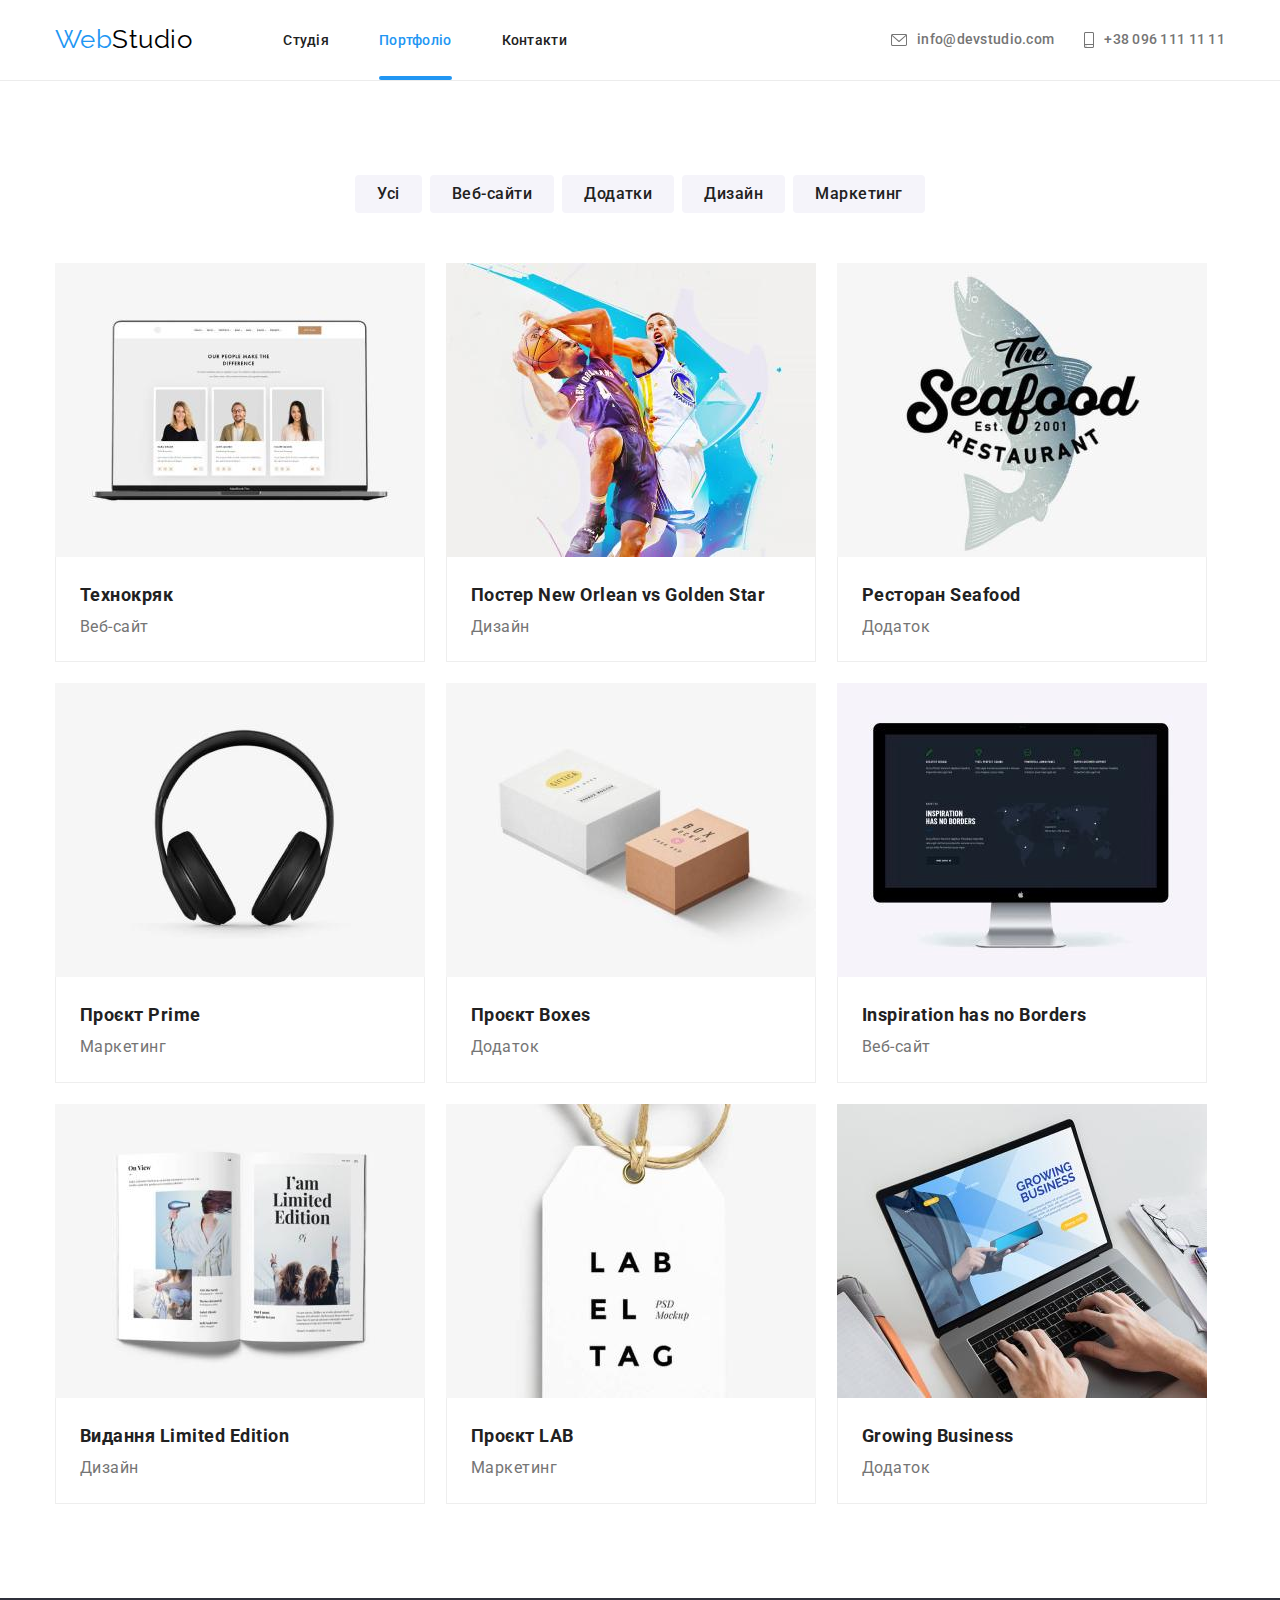
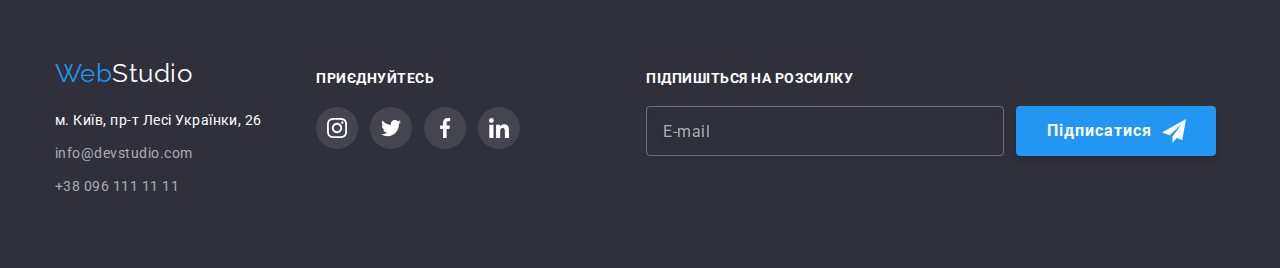
==== portfolio.html @ fc5f3d4a "clone" ====
<!DOCTYPE html>
<html lang="uk">
  <head>
    <meta charset="UTF-8" />
    <meta http-equiv="X-UA-Compatible" content="IE=edge" />
    <meta name="viewport" content="width=device-width, initial-scale=1.0" />
    <title>Document</title>
    <link rel="preconnect" href="https://fonts.googleapis.com" />
    <link rel="preconnect" href="https://fonts.gstatic.com" crossorigin />
    <link
      href="https://fonts.googleapis.com/css2?family=Raleway:wght@700&family=Roboto:wght@400;500;700;900&display=swap"
      rel="stylesheet"
    />
    <link rel="stylesheet" href="./css/main.min.css" />
  </head>
  <body>
    <!--Шапка-->
    <header class="header">
      <div class="container">
        <div class="header-site">
          <a class="logo" lang="en" href="./index.html"
            >Web<span class="logo-part">Studio</span>
          </a>
          <nav class="nav">
            <ul class="nav-list">
              <li><a class="nav-list__link" href="./index.html">Студія</a></li>
              <li>
                <a class="nav-list__link current" href="./portfolio.html"
                  >Портфоліо</a
                >
              </li>
              <li><a class="nav-list__link" href="">Контакти</a></li>
            </ul>
          </nav>
        </div>
        <ul class="contacts">
          <li>
            <a
              class="contacts__link"
              lang="en"
              href="mailto:info@devstudio.com"
            >
              <svg
                class="contacts__link__header-icons"
                style="width: 16px; height: 12px"
              >
                <use xlink:href="./images/sprite.svg#icon-mailsvg"></use></svg
              >info@devstudio.com
            </a>
          </li>
          <li>
            <a class="contacts__link" href="tel:+380961111111">
              <svg
                class="contacts__link__header-icons"
                style="width: 10px; height: 16px"
              >
                <use
                  xlink:href="./images/sprite.svg#icon-smartphonesvg"
                ></use></svg
              >+38 096 111 11 11
            </a>
          </li>
        </ul>
      </div>
    </header>
    <!--Основная часть-->
    <main>
      <!--Портфоліо-->
      <section class="section">
        <div class="container">
          <h1 class="hidden-title">Портфоліо</h1>
          <!--Фільтр-->
          <div class="filter">
            <ul class="filter__list">
              <li class="filter__list__item">
                <button class="filter__list__item__button" type="button">
                  Усі
                </button>
              </li>
              <li class="filter-list__item">
                <button class="filter__list__item__button" type="button">
                  Веб-сайти
                </button>
              </li>
              <li class="filter-list__item">
                <button class="filter__list__item__button" type="button">
                  Додатки
                </button>
              </li>
              <li class="filter-list__item">
                <button class="filter__list__item__button" type="button">
                  Дизайн
                </button>
              </li>
              <li class="filter-list__item">
                <button class="filter__list__item__button" type="button">
                  Маркетинг
                </button>
              </li>
            </ul>
          </div>
          <div class="portfolio">
            <ul class="portfolio__list">
              <li class="portfolio__list__item">
                <a
                  class="portfolio__list__item-link"
                  href="#"
                  target="_blank"
                  rel="noopener noreferrer"
                >
                  <div class="portfolio__list__item-block">
                    <img
                      class="portfolio__list__img"
                      src="./images/all/im1.jpg"
                      alt="Макбук"
                      width="370"
                    />
                    <p class="portfolio__list__img-text">
                      Ресурс пропонує комплексні пропозиції з різним рівнем
                      функціоналу та сервісів. Все це дозволить відвідувачу
                      отримати вичерпні відомості про компанію чи приватну
                      особу.
                    </p>
                  </div>
                  <div class="portfolio__list__item__about">
                    <h2 class="title">Технокряк</h2>
                    <p class="p">Веб-сайт</p>
                  </div>
                </a>
              </li>
              <li class="portfolio__list__item">
                <a
                  class="portfolio__list__item-link"
                  href="#"
                  target="_blank"
                  rel="noopener noreferrer"
                >
                  <div class="portfolio__list__item-block">
                    <img
                      class="portfolio__list__img"
                      src="./images/all/im2.jpg"
                      alt="Баскетбол"
                      width="370"
                    />
                    <p class="portfolio__list__img-text">
                      Ресурс пропонує комплексні пропозиції з різним рівнем
                      функціоналу та сервісів. Все це дозволить відвідувачу
                      отримати вичерпні відомості про компанію чи приватну
                      особу.
                    </p>
                  </div>
                  <div class="portfolio__list__item__about">
                    <h2 class="title">Постер New Orlean vs Golden Star</h2>
                    <p class="p">Дизайн</p>
                  </div>
                </a>
              </li>
              <li class="portfolio__list__item">
                <a
                  class="portfolio__list__item-link"
                  href="#"
                  target="_blank"
                  rel="noopener noreferrer"
                >
                  <div class="portfolio__list__item-block">
                    <img
                      class="portfolio__list__img"
                      src="./images/all/im3.jpg"
                      alt="Риба"
                      width="370"
                    />
                    <p class="portfolio__list__img-text">
                      Ресурс пропонує комплексні пропозиції з різним рівнем
                      функціоналу та сервісів. Все це дозволить відвідувачу
                      отримати вичерпні відомості про компанію чи приватну
                      особу.
                    </p>
                  </div>
                  <div class="portfolio__list__item__about">
                    <h2 class="title">Ресторан Seafood</h2>
                    <p class="p">Додаток</p>
                  </div>
                </a>
              </li>
              <li class="portfolio__list__item">
                <a
                  class="portfolio__list__item-link"
                  href="#"
                  target="_blank"
                  rel="noopener noreferrer"
                >
                  <div class="portfolio__list__item-block">
                    <img
                      class="portfolio__list__img"
                      src="./images/all/im4.jpg"
                      alt="Навушники"
                      width="370"
                    />
                    <p class="portfolio__list__img-text">
                      Ресурс пропонує комплексні пропозиції з різним рівнем
                      функціоналу та сервісів. Все це дозволить відвідувачу
                      отримати вичерпні відомості про компанію чи приватну
                      особу.
                    </p>
                  </div>
                  <div class="portfolio__list__item__about">
                    <h2 class="title">Проєкт Prime</h2>
                    <p class="p">Маркетинг</p>
                  </div>
                </a>
              </li>
              <li class="portfolio__list__item">
                <a
                  class="portfolio__list__item-link"
                  href="#"
                  target="_blank"
                  rel="noopener noreferrer"
                >
                  <div class="portfolio__list__item-block">
                    <img
                      class="portfolio__list__img"
                      src="./images/all/im5.jpg"
                      alt="Коробки"
                      width="370"
                    />
                    <p class="portfolio__list__img-text">
                      Ресурс пропонує комплексні пропозиції з різним рівнем
                      функціоналу та сервісів. Все це дозволить відвідувачу
                      отримати вичерпні відомості про компанію чи приватну
                      особу.
                    </p>
                  </div>
                  <div class="portfolio__list__item__about">
                    <h2 class="title">Проєкт Boxes</h2>
                    <p class="p">Додаток</p>
                  </div>
                </a>
              </li>
              <li class="portfolio__list__item">
                <a
                  class="portfolio__list__item-link"
                  href="#"
                  target="_blank"
                  rel="noopener noreferrer"
                >
                  <div class="portfolio__list__item-block">
                    <img
                      class="portfolio__list__img"
                      src="./images/all/im6.jpg"
                      alt="Аймак"
                      width="370"
                    />
                    <p class="portfolio__list__img-text">
                      Ресурс пропонує комплексні пропозиції з різним рівнем
                      функціоналу та сервісів. Все це дозволить відвідувачу
                      отримати вичерпні відомості про компанію чи приватну
                      особу.
                    </p>
                  </div>
                  <div class="portfolio__list__item__about">
                    <h2 class="title">Inspiration has no Borders</h2>
                    <p class="p">Веб-сайт</p>
                  </div>
                </a>
              </li>
              <li class="portfolio__list__item">
                <a
                  class="portfolio__list__item-link"
                  href="#"
                  target="_blank"
                  rel="noopener noreferrer"
                >
                  <div class="portfolio__list__item-block">
                    <img
                      class="portfolio__list__img"
                      src="./images/all/im7.jpg"
                      alt="Книга"
                      width="370"
                    />
                    <p class="portfolio__list__img-text">
                      Ресурс пропонує комплексні пропозиції з різним рівнем
                      функціоналу та сервісів. Все це дозволить відвідувачу
                      отримати вичерпні відомості про компанію чи приватну
                      особу.
                    </p>
                  </div>
                  <div class="portfolio__list__item__about">
                    <h2 class="title">Видання Limited Edition</h2>
                    <p class="p">Дизайн</p>
                  </div>
                </a>
              </li>
              <li class="portfolio__list__item">
                <a
                  class="portfolio__list__item-link"
                  href="#"
                  target="_blank"
                  rel="noopener noreferrer"
                >
                  <div class="portfolio__list__item-block">
                    <img
                      class="portfolio__list__img"
                      src="./images/all/im8.jpg"
                      alt="Візитка"
                      width="370"
                    />
                    <p class="portfolio__list__img-text">
                      Ресурс пропонує комплексні пропозиції з різним рівнем
                      функціоналу та сервісів. Все це дозволить відвідувачу
                      отримати вичерпні відомості про компанію чи приватну
                      особу.
                    </p>
                  </div>
                  <div class="portfolio__list__item__about">
                    <h2 class="title">Проєкт LAB</h2>
                    <p class="p">Маркетинг</p>
                  </div>
                </a>
              </li>
              <li class="portfolio__list__item">
                <a
                  class="portfolio__list__item-link"
                  href="#"
                  target="_blank"
                  rel="noopener noreferrer"
                >
                  <div class="portfolio__list__item-block">
                    <img
                      class="portfolio__list__img"
                      src="./images/all/im9.jpg"
                      alt="Друкування"
                      width="370"
                    />
                    <p class="portfolio__list__img-text">
                      Ресурс пропонує комплексні пропозиції з різним рівнем
                      функціоналу та сервісів. Все це дозволить відвідувачу
                      отримати вичерпні відомості про компанію чи приватну
                      особу.
                    </p>
                  </div>
                  <div class="portfolio__list__item__about">
                    <h2 class="title">Growing Business</h2>
                    <p class="p">Додаток</p>
                  </div>
                </a>
              </li>
            </ul>
          </div>
        </div>
      </section>
    </main>
    <!--Футер-->
    <footer class="footer">
      <div class="container">
        <div class="footer-wraper">
          <div class="footer-wraper__address-block">
            <a class="footer__logo logo" lang="en" href="./index.html"
              >Web<span class="logo-part">Studio</span>
            </a>
            <address class="footer-wraper__address-contacts">
              <ul class="footer-wraper__address-list">
                <li class="footer-wraper__address-list__item">
                  <a
                    class="map-link"
                    href="https://goo.gl/maps/8YzZ8yMkQN2f1ThD6"
                    target="_blank"
                    rel="noopener noreferrer"
                    >м. Київ, пр-т Лесі Українки, 26</a
                  >
                </li>
                <li class="footer-wraper__address-list__item">
                  <a class="link" href="mailto:info@devstudio.com"
                    >info@devstudio.com</a
                  >
                </li>
                <li class="footer-wraper__address-list__item">
                  <a class="link" href="tel:+380961111111">+38 096 111 11 11</a>
                </li>
              </ul>
            </address>
          </div>
          <div class="footer-wraper__socials">
            <p class="footer-wraper__socials__p">приєднуйтесь</p>
            <ul class="socials-icons">
              <li>
                <a class="footer-wraper__socials__link" href="#"
                  ><svg class="social-icons__svg">
                    <use
                      xlink:href="./images/sprite.svg#icon-instagramsvg"
                    ></use>
                  </svg>
                </a>
              </li>
              <li>
                <a class="footer-wraper__socials__link" href="#"
                  ><svg class="social-icons__svg">
                    <use
                      xlink:href="./images/sprite.svg#icon-twittersvg"
                    ></use></svg
                ></a>
              </li>
              <li>
                <a class="footer-wraper__socials__link" href="#"
                  ><svg class="social-icons__svg">
                    <use
                      xlink:href="./images/sprite.svg#icon-facebooksvg"
                    ></use></svg
                ></a>
              </li>
              <li>
                <a class="footer-wraper__socials__link" href="#"
                  ><svg class="social-icons__svg">
                    <use
                      xlink:href="./images/sprite.svg#icon-linkedinsvg"
                    ></use></svg
                ></a>
              </li>
            </ul>
          </div>
          <div class="footer-wraper__subscribe-block">
            <p class="footer-wraper__subscribe-block__p">
              Підпишіться на розсилку
            </p>
            <form
              action="#"
              class="footer-wraper__subscribe-form"
              name="subscribe"
            >
              <label for="input-email">
                <input
                  id="input-email"
                  placeholder="E-mail"
                  type="email"
                  name="mail"
                />
              </label>
              <button
                class="footer-wraper__subscribe-block__subcribe-button"
                type="submit"
              >
                Підписатися
                <svg class="subcribe-button__icon-send" width="24" height="24">
                  <use xlink:href="./images/sprite.svg#icon-send"></use>
                </svg>
              </button>
            </form>
          </div>
        </div>
      </div>
    </footer>
  </body>
</html>
---- css/main.min.css ----
:root{--main-color: #212121;--background-color: #f5f5f5;--accent-color: #2196f3;--title-text-color: #757575;--background-other-color: #2f303a;--hero-color: #fff;--dark-white-color: #f5f4fa;--o-animation: 250ms cubic-bezier(0.4, 0, 0.2, 1)}/*! modern-normalize v1.1.0 | MIT License | https://github.com/sindresorhus/modern-normalize */*,::before,::after{-webkit-box-sizing:border-box;box-sizing:border-box}html{line-height:1.15;-webkit-text-size-adjust:100%;-moz-tab-size:4;-o-tab-size:4;tab-size:4}body{margin:0;font-family:system-ui,-apple-system,"Segoe UI",Roboto,Helvetica,Arial,sans-serif,"Apple Color Emoji","Segoe UI Emoji"}hr{height:0;color:inherit}abbr[title]{-webkit-text-decoration:underline dotted;text-decoration:underline dotted}b,strong{font-weight:bolder}code,kbd,samp,pre{font-family:ui-monospace,SFMono-Regular,Consolas,"Liberation Mono",Menlo,monospace;font-size:1em}small{font-size:80%}sub,sup{font-size:75%;line-height:0;position:relative;vertical-align:baseline}sub{bottom:-0.25em}sup{top:-0.5em}table{text-indent:0;border-color:inherit}button,input,optgroup,select,textarea{font-family:inherit;font-size:100%;line-height:1.15;margin:0}button,select{text-transform:none}button,[type=button],[type=reset],[type=submit]{-webkit-appearance:button}::-moz-focus-inner{border-style:none;padding:0}:-moz-focusring{outline:1px dotted ButtonText}:-moz-ui-invalid{box-shadow:none}legend{padding:0}progress{vertical-align:baseline}::-webkit-inner-spin-button,::-webkit-outer-spin-button{height:auto}[type=search]{-webkit-appearance:textfield;outline-offset:-2px}::-webkit-search-decoration{-webkit-appearance:none}::-webkit-file-upload-button{-webkit-appearance:button;font:inherit}summary{display:list-item}html{margin:0;padding:0;-webkit-box-sizing:border-box;box-sizing:border-box}body{color:var(--main-color);background-color:var(--hero-color);font-family:"Roboto",sans-serif;letter-spacing:.03em}ul{list-style:none}h1,h2,h3,p,ul{margin:0;padding:0}.section{padding:94px 0}.section .hidden-title{position:absolute;width:1px;height:1px;margin:-1px;border:0;padding:0;white-space:nowrap;-webkit-clip-path:inset(100%);clip-path:inset(100%);clip:rect(0 0 0 0);overflow:hidden}.section .section-title{font-weight:700;font-size:36px;line-height:1.7;text-align:center;letter-spacing:.03em;color:var(--main-color);margin:0 0 50px 0}.container{max-width:1200px;margin:0 auto;padding:0 15px;width:100%}.p{color:var(--title-text-color);font-size:16px;line-height:1.8}.is-hidden{opacity:0;pointer-events:none;visibility:hidden}.title{font-weight:700;font-size:18px;line-height:2;color:#212121}.nav{display:-webkit-box;display:-ms-flexbox;display:flex;-webkit-box-align:center;-ms-flex-align:center;align-items:center;height:80px}.header{border-bottom:1px solid #ececec}.header-site{display:-webkit-box;display:-ms-flexbox;display:flex;-webkit-box-align:center;-ms-flex-align:center;align-items:center}.nav-list{display:-webkit-box;display:-ms-flexbox;display:flex;-webkit-box-pack:justify;-ms-flex-pack:justify;justify-content:space-between;-webkit-box-align:center;-ms-flex-align:center;align-items:center;gap:50px}.nav-list__link{color:var(--main-color);text-decoration:none;font-weight:500;font-size:14px;line-height:1.14;letter-spacing:.02em;padding:30px 0;position:relative;-webkit-transition:color var(--o-animation);transition:color var(--o-animation)}.nav-list__link:hover,.nav-list__link:focus{color:var(--accent-color)}.nav-list__link:hover::after,.nav-list__link:focus::after{color:var(--accent-color)}.nav-list__link.current:after{color:var(--accent-color);opacity:1}.nav-list__link::after{content:"";background-color:var(--accent-color);display:inline-block;width:100%;height:4px;border-radius:2px;position:absolute;bottom:-2px;left:0;-webkit-transition:color var(--o-animation);transition:color var(--o-animation);opacity:0}.nav-list__link.current{color:var(--accent-color)}.contacts{display:-webkit-box;display:-ms-flexbox;display:flex;gap:30px}.contacts__link{color:var(--title-text-color);text-decoration:none;font-weight:500;font-size:14px;line-height:1.14;letter-spacing:.02em;display:-webkit-box;display:-ms-flexbox;display:flex;-webkit-box-align:center;-ms-flex-align:center;align-items:center;-webkit-transition:color var(--o-animation);transition:color var(--o-animation)}.contacts__link:hover,.contacts__link:focus{color:var(--accent-color);text-decoration:none}.header .container{display:-webkit-box;display:-ms-flexbox;display:flex;margin:0 auto;-webkit-box-align:center;-ms-flex-align:center;align-items:center;-webkit-box-pack:justify;-ms-flex-pack:justify;justify-content:space-between}.logo{color:var(--accent-color);font-size:26px;text-decoration:none;font-family:"Raleway",sans-serif;line-height:1.2;margin-right:91px}.logo-part{color:#000;text-decoration:none}.container-hero{font-size:44px;display:inline-block;width:696px;text-align:center}.hero{background-color:rgba(47,48,58,.4);display:-webkit-box;display:-ms-flexbox;display:flex;-webkit-box-pack:center;-ms-flex-pack:center;justify-content:center;-webkit-box-orient:vertical;-webkit-box-direction:normal;-ms-flex-direction:column;flex-direction:column;gap:30px;-webkit-box-align:center;-ms-flex-align:center;align-items:center;padding:200px 0;background-image:url(../images/background-hero.jpg);background-repeat:no-repeat;background-size:cover;background-position:center center;max-width:1600px;margin:0 auto}.hero__title{color:var(--hero-color);font-weight:900;font-size:44px;line-height:1.36;letter-spacing:.03em;text-transform:uppercase;display:inline-block;width:696px;text-align:center}.hero__button{height:50px;width:216px;font-style:normal;font-weight:700;font-size:16px;line-height:1.9;letter-spacing:.06em;background-color:var(--accent-color);-webkit-box-shadow:0px 4px 4px rgba(0,0,0,.15);box-shadow:0px 4px 4px rgba(0,0,0,.15);border-radius:4px;font-family:"Roboto",sans-serif;color:var(--hero-color);border:none;cursor:pointer}.advantages__list{display:-webkit-box;display:-ms-flexbox;display:flex;-webkit-box-pack:center;-ms-flex-pack:center;justify-content:center;-webkit-box-align:start;-ms-flex-align:start;align-items:flex-start;gap:30px}.advantages__list .advantages__item-title{font-weight:700;font-size:14px;line-height:1.14;text-transform:uppercase;margin-bottom:10px}.advantages__list .advantages__item-text{color:var(--title-text-color);font-size:14px;line-height:1.7}.advantages__item{display:block;-webkit-box-pack:center;-ms-flex-pack:center;justify-content:center;gap:10px}.advantages__icons{width:270px;height:120px;padding:25px 100px;background:#f5f4fa;border-radius:4px;margin-bottom:30px}.team__cards .advantages__item-text{color:var(--title-text-color);font-size:16px;line-height:1.2;text-align:center;font-weight:400;letter-spacing:.03em;margin:0}.solutions{padding:0 0 94px 0}.solutions__cards{display:-webkit-box;display:-ms-flexbox;display:flex;gap:30px}.solutions__cards-text{font-weight:700;font-size:14px;line-height:1.1666;color:var(--hero-color);position:absolute;z-index:3;background-color:rgba(47,48,58,.8);text-align:center;text-transform:uppercase;left:0;bottom:4px;padding:27px 10px;width:100%}.solutions__cards-photo{position:relative}.team{background-color:#f5f4fa}.team__cards{display:-webkit-box;display:-ms-flexbox;display:flex;-webkit-box-pack:center;-ms-flex-pack:center;justify-content:center;-webkit-box-align:center;-ms-flex-align:center;align-items:center;gap:30px}.team__cards .title{color:var(--main-color);font-weight:500;font-size:16px;line-height:1.2;text-align:center;margin:30px 0 10px 0;letter-spacing:.03em}.team__cards-photo{width:270px;height:368px;background-color:var(--hero-color);-webkit-box-shadow:0px 1px 3px rgba(0,0,0,.12),0px 1px 1px rgba(0,0,0,.14),0px 2px 1px rgba(0,0,0,.2);box-shadow:0px 1px 3px rgba(0,0,0,.12),0px 1px 1px rgba(0,0,0,.14),0px 2px 1px rgba(0,0,0,.2);border-radius:0px 0px 4px 4px;display:inline-table}.team__cards-photo .p{text-align:center}.contacts__link__header-icons{fill:var(--title-text-color);margin-right:10px;-webkit-transition:color var(--o-animation);transition:color var(--o-animation)}.contacts__link:hover .contacts__link__header-icons,.contacts__link:focus .contacts__link__header-icons{fill:var(--accent-color)}.socials-icons{display:-webkit-box;display:-ms-flexbox;display:flex;list-style:none;-webkit-box-align:center;-ms-flex-align:center;align-items:center;-webkit-box-pack:center;-ms-flex-pack:center;justify-content:center;margin:8px 32px 30px 32px;gap:10px}.clients-list__icons{fill:currentColor;width:170px;height:92px}.social-icons__link{display:-webkit-box;display:-ms-flexbox;display:flex;height:44px;color:#afb1b8;width:44px;border:1px solid #fff;border-radius:50%;-webkit-box-pack:center;-ms-flex-pack:center;justify-content:center;-webkit-box-align:center;-ms-flex-align:center;align-items:center;-webkit-transition:background,color,var(--o-animation);transition:background,color,var(--o-animation)}.social-icons__link:hover,.social-icons__link:focus{color:#fff;background:#2196f3}.modal-window__icons{fill:var(--main-color);position:absolute;top:27px;left:12px;-webkit-transition:color var(--o-animation);transition:color var(--o-animation);pointer-events:none}.social-icons__svg{width:20px;height:20px;fill:currentColor}.footer-wraper__socials .social-icons__svg{fill:var(--hero-color);background:Solid rgba(255,255,255,.1)}.subcribe-button__icon-send{fill:var(--hero-color);margin-left:10px}.tel{top:97px}.mail{top:164px}.filter__list__item__button{color:var(--main-color);background-color:#f5f4fa;cursor:pointer;font-weight:500;font-size:16px;line-height:1.6;letter-spacing:.03em;border-radius:4px;background-color:#f5f4fa;cursor:pointer;border:0ch;padding:6px 22px;-webkit-transition:color var(--o-animation);transition:color var(--o-animation)}.filter__list__item__button:hover,.filter__list__item__button:focus{color:var(--hero-color);background-color:var(--accent-color);-webkit-box-shadow:0px 2px 2px 0px rgba(0,0,0,.12),0px 1px 2px 0px rgba(0,0,0,.08),0px 3px 1px 0px rgba(0,0,0,.1);box-shadow:0px 2px 2px 0px rgba(0,0,0,.12),0px 1px 2px 0px rgba(0,0,0,.08),0px 3px 1px 0px rgba(0,0,0,.1)}.container-hero .hero__button{margin:30px;max-height:50px;max-width:216px}.footer-wraper__subscribe-block__subcribe-button{color:var(--hero-color);background-color:var(--accent-color);font-weight:700;font-size:16px;line-height:1.875;letter-spacing:.06em;width:200px;height:50px;-webkit-box-shadow:0px 4px 4px rgba(0,0,0,.15);box-shadow:0px 4px 4px rgba(0,0,0,.15);border-radius:4px;border:1px var(--accent-color);display:-webkit-box;display:-ms-flexbox;display:flex;-webkit-box-align:center;-ms-flex-align:center;align-items:center;-webkit-box-pack:center;-ms-flex-pack:center;justify-content:center}.footer-wraper__subscribe-block__subcribe-button:hover,.footer-wraper__subscribe-block__subcribe-button:focus{cursor:pointer}.close-button{display:-webkit-box;display:-ms-flexbox;display:flex;-webkit-box-pack:center;-ms-flex-pack:center;justify-content:center;-webkit-box-align:center;-ms-flex-align:center;align-items:center;position:absolute;top:8px;right:8px;width:30px;height:30px;background:var(--hero-color);border:1px solid rgba(0,0,0,.1);border-radius:50%;cursor:pointer;-webkit-transition:color var(--o-animation);transition:color var(--o-animation)}.close-button:hover,.close-button:focus{fill:var(--accent-color)}.modal-window__button-submit{height:50px;width:200px;font-style:normal;font-weight:700;font-size:16px;line-height:1.9;letter-spacing:.06em;background-color:var(--accent-color);border-radius:4px;font-family:"Roboto",sans-serif;color:var(--hero-color);border:none;cursor:pointer;-webkit-transition:color var(--o-animation);transition:color var(--o-animation)}.modal-window__button-submit:hover,.modal-window__button-submit:focus{-webkit-box-shadow:0px 4px 4px rgba(0,0,0,.15);box-shadow:0px 4px 4px rgba(0,0,0,.15)}.modal-window__button{display:-webkit-box;display:-ms-flexbox;display:flex;-webkit-box-align:center;-ms-flex-align:center;align-items:center;-webkit-box-pack:center;-ms-flex-pack:center;justify-content:center;margin-top:30px}.clients-list{display:-webkit-box;display:-ms-flexbox;display:flex;-webkit-box-pack:center;-ms-flex-pack:center;justify-content:center;gap:30px}.clients-list__item{width:170px;height:92px;display:-webkit-box;display:-ms-flexbox;display:flex;cursor:pointer}.clients-list__item-link{border:1px solid #afb1b8;border-radius:4px;color:#afb1b8;-webkit-transition:color var(--o-animation);transition:color var(--o-animation)}.clients-list__item-link:hover,.clients-list__item-link:focus{color:var(--accent-color);border:1px solid}.backdrop{position:fixed;background:rgba(0,0,0,.5);top:0;left:0;width:100%;height:100%;z-index:999;-webkit-transition:opacity 250ms cubic-bezier(0.4, 0, 0.2, 1),visibility 250ms cubic-bezier(0.4, 0, 0.2, 1);transition:opacity 250ms cubic-bezier(0.4, 0, 0.2, 1),visibility 250ms cubic-bezier(0.4, 0, 0.2, 1)}.backdrop.is-hidden .modal-window{-webkit-transform:scale(1.3);transform:scale(1.3)}.modal-window{max-width:528px;background-color:var(--hero-color);-webkit-box-shadow:0px 1px 3px rgba(0,0,0,.12),0px 1px 1px rgba(0,0,0,.14),0px 2px 1px rgba(0,0,0,.2);box-shadow:0px 1px 3px rgba(0,0,0,.12),0px 1px 1px rgba(0,0,0,.14),0px 2px 1px rgba(0,0,0,.2);border-radius:4px;padding:40px;width:100%;position:absolute;-webkit-transform:translate(-50%, -50%) scale(1);transform:translate(-50%, -50%) scale(1);-webkit-transition:-webkit-transform 250ms cubic-bezier(0.4, 0, 0.2, 1);transition:-webkit-transform 250ms cubic-bezier(0.4, 0, 0.2, 1);transition:transform 250ms cubic-bezier(0.4, 0, 0.2, 1);transition:transform 250ms cubic-bezier(0.4, 0, 0.2, 1), -webkit-transform 250ms cubic-bezier(0.4, 0, 0.2, 1);top:50%;left:50%;z-index:3}.modal-window__form__p{font-weight:700;font-size:20px;line-height:23px;text-align:center;letter-spacing:.03em;color:var(--main-color);margin-bottom:12px}.modal-window__row{position:relative;font-weight:400;font-size:12px;line-height:1.1666;letter-spacing:.01em;color:#757575;margin-bottom:10px}.modal-window__label{display:block;color:#757575;margin-bottom:4px}.modal-window__comment{position:relative;font-weight:400;font-size:12px;line-height:1.1666;letter-spacing:.01em;color:#757575;border:1px solid rgba(33,33,33,.2);margin-bottom:10px;width:100%;border-radius:4px;padding:12px 16px;outline:none;resize:none;height:120px;-webkit-transition:border-color,color,var(--o-animation);transition:border-color,color,var(--o-animation)}.modal-window__comment:hover,.modal-window__comment:focus{border:1px solid #2196f3}.modal-window__input{display:block;width:100%;height:40px;border:1px solid rgba(33,33,33,.2);border-radius:4px;padding:10px 10px 10px 42px;outline:none;margin-bottom:10px;-webkit-transition:border-color,color,var(--o-animation);transition:border-color,color,var(--o-animation)}.modal-window__input::-webkit-input-placeholder{color:rgba(117,117,117,.5)}.modal-window__input::-moz-placeholder{color:rgba(117,117,117,.5)}.modal-window__input:-ms-input-placeholder{color:rgba(117,117,117,.5)}.modal-window__input::-ms-input-placeholder{color:rgba(117,117,117,.5)}.modal-window__input::placeholder{color:rgba(117,117,117,.5)}.modal-window__input:focus,.modal-window__input:hover{border:1px solid #2196f3}.modal-window__input:focus+svg,.modal-window__input:hover+svg{fill:#2196f3}.modal-window__privacy{font-weight:400;font-size:14px;line-height:1.7142;letter-spacing:.03em;color:#757575;position:relative}.modal-window__privacy .privacy__label::before{position:absolute;cursor:pointer;display:inline-block;content:"";width:16px;height:15px;margin-right:7px;border:1px solid var(--title-text-color);border-radius:2px;left:12px;top:0px}.modal-window__privacy .privacy__input:checked+.privacy__label::before{background-color:var(--accent-color);background-image:url("../images/icon-checkbox.svg");background-size:contain;background-repeat:no-repeat;background-position:center;border:1px solid var(--accent-color)}.modal-window__privacy .privacy__input:focus+.privacy__label::before,.modal-window__privacy .privacy__input:hover+.privacy__label::before{outline:auto;outline-color:var(--accent-color)}.privacy__link{color:var(--accent-color);-webkit-text-decoration-skip-ink:none;text-decoration-skip-ink:none}.privacy__label{position:relative;padding-left:37px}.privacy__input{opacity:0;-webkit-appearance:none;-moz-appearance:none;appearance:none;position:absolute;-webkit-user-select:none;-moz-user-select:none;-ms-user-select:none;user-select:none;-webkit-transition:border-color var(--o-animation);transition:border-color var(--o-animation)}.footer__logo{display:block;margin-bottom:20px}.footer{background-color:#2f303a;display:-webkit-box;display:-ms-flexbox;display:flex;-webkit-box-orient:vertical;-webkit-box-direction:normal;-ms-flex-direction:column;flex-direction:column;padding:60px 0}.footer .logo-part{color:var(--hero-color);text-decoration:none}.footer-wraper__address-contacts{display:-webkit-box;display:-ms-flexbox;display:flex;-webkit-box-orient:vertical;-webkit-box-direction:normal;-ms-flex-direction:column;flex-direction:column;font-style:normal;font-size:14px;line-height:1.7142;letter-spacing:3%}.footer-wraper__address-list .map-link{color:var(--hero-color);font-style:normal;text-decoration:none;font-size:14px;line-height:1.7;-webkit-transition:color var(--o-animation);transition:color var(--o-animation)}.footer-wraper__address-list .map-link:hover,.footer-wraper__address-list .map-link:focus{color:var(--accent-color);font-style:normal}.footer-wraper__address-list .link{color:rgba(255,255,255,.6);text-decoration:none;font-style:normal;vertical-align:Top;-webkit-transition:color var(--o-animation);transition:color var(--o-animation)}.footer-wraper__address-list .link.link:hover,.footer-wraper__address-list .link.link:focus{color:var(--accent-color)}.footer-wraper__address-list__item{margin-bottom:9px}.footer-wraper__socials__p{display:-webkit-box;display:-ms-flexbox;display:flex;font-size:14px;font-weight:bold;color:var(--hero-color);text-transform:uppercase;margin-bottom:20px;margin-left:33px}.footer-wraper{display:-webkit-box;display:-ms-flexbox;display:flex;-ms-flex-wrap:wrap;flex-wrap:wrap}.footer-wraper__socials{padding-top:12px}.footer-wraper__socials__link{display:-webkit-box;display:-ms-flexbox;display:flex;height:44px;width:44px;border:1px solid #2f303a;border-radius:50%;-webkit-box-pack:center;-ms-flex-pack:center;justify-content:center;-webkit-box-align:center;-ms-flex-align:center;align-items:center;background-color:rgba(255,255,255,.1);-webkit-transition:background,color,var(--o-animation);transition:background,color,var(--o-animation)}.footer-wraper__socials__link:hover,.footer-wraper__socials__link:focus{background:var(--accent-color)}.footer-wraper__subscribe-block{padding-top:12px;margin-left:93px}.footer-wraper__subscribe-form{display:-webkit-box;display:-ms-flexbox;display:flex;-webkit-box-align:center;-ms-flex-align:center;align-items:center;gap:12px;-ms-flex-wrap:wrap;flex-wrap:wrap}.footer-wraper__subscribe-block__p{display:-webkit-box;display:-ms-flexbox;display:flex;font-size:14px;font-weight:bold;color:var(--hero-color);text-transform:uppercase;margin-bottom:20px}#input-email{color:var(--hero-color);background:rgba(0,0,0,0);font-weight:400;width:358px;height:50px;border:1px solid rgba(255,255,255,.3);-webkit-filter:drop-shadow(0px 4px 4px rgba(0, 0, 0, 0.15));filter:drop-shadow(0px 4px 4px rgba(0, 0, 0, 0.15));border-radius:4px;padding-left:16px}#input-email::-webkit-input-placeholder{color:rgba(255,255,255,.6);display:-webkit-box;display:flex;-webkit-box-align:center;align-items:center;letter-spacing:.03em;font-size:16px;line-height:1.25}#input-email::-moz-placeholder{color:rgba(255,255,255,.6);display:flex;align-items:center;letter-spacing:.03em;font-size:16px;line-height:1.25}#input-email:-ms-input-placeholder{color:rgba(255,255,255,.6);display:-ms-flexbox;display:flex;-ms-flex-align:center;align-items:center;letter-spacing:.03em;font-size:16px;line-height:1.25}#input-email::-ms-input-placeholder{color:rgba(255,255,255,.6);display:-ms-flexbox;display:flex;-ms-flex-align:center;align-items:center;letter-spacing:.03em;font-size:16px;line-height:1.25}#input-email::placeholder{color:rgba(255,255,255,.6);display:-webkit-box;display:-ms-flexbox;display:flex;-webkit-box-align:center;-ms-flex-align:center;align-items:center;letter-spacing:.03em;font-size:16px;line-height:1.25}.filter__list{display:-webkit-box;display:-ms-flexbox;display:flex;-webkit-box-pack:center;-ms-flex-pack:center;justify-content:center;gap:8px}.filter__list__item{font-size:16px;line-height:1.6;vertical-align:Top;padding-bottom:50px}.portfolio__list{display:-webkit-box;display:-ms-flexbox;display:flex;-ms-flex-wrap:wrap;flex-wrap:wrap;gap:21px}.portfolio__list__item{background:#fff;-webkit-transition:color var(--o-animation);transition:color var(--o-animation)}.portfolio__list__item:hover,.portfolio__list__item:focus{-webkit-transform:translateY(0%);transform:translateY(0%);-webkit-box-shadow:0px 4px 4px 0px rgba(0,0,0,.06),0px 1px 1px 0px rgba(0,0,0,.12),1px 4px 6px 0 rgba(0,0,0,.16);box-shadow:0px 4px 4px 0px rgba(0,0,0,.06),0px 1px 1px 0px rgba(0,0,0,.12),1px 4px 6px 0 rgba(0,0,0,.16)}.portfolio__list__img-text{position:absolute;top:0;left:0;padding:63px 24px;-webkit-transition:-webkit-transform 250ms cubic-bezier(0.4, 0, 0.2, 1);transition:-webkit-transform 250ms cubic-bezier(0.4, 0, 0.2, 1);transition:transform 250ms cubic-bezier(0.4, 0, 0.2, 1);transition:transform 250ms cubic-bezier(0.4, 0, 0.2, 1), -webkit-transform 250ms cubic-bezier(0.4, 0, 0.2, 1);overflow:auto;font-weight:400;font-size:18px;line-height:1.5556;color:var(--hero-color);background:rgba(33,150,243,.9);width:100%;height:100%;-webkit-transform:translateY(101%);transform:translateY(101%)}.portfolio__list__item-block{position:relative;overflow:hidden}.portfolio__list__item-link{text-decoration:none}.portfolio__list__item-link:hover .portfolio__list__img-text,.portfolio__list__item-link:focus .portfolio__list__img-text{-webkit-transform:translateY(0);transform:translateY(0)}.portfolio__list__item__about{padding:20px 24px;border-bottom:1px solid #eee;border-left:1px solid #eee;border-right:1px solid #eee}.portfolio__list__img{display:block}/*# sourceMappingURL=main.min.css.map */
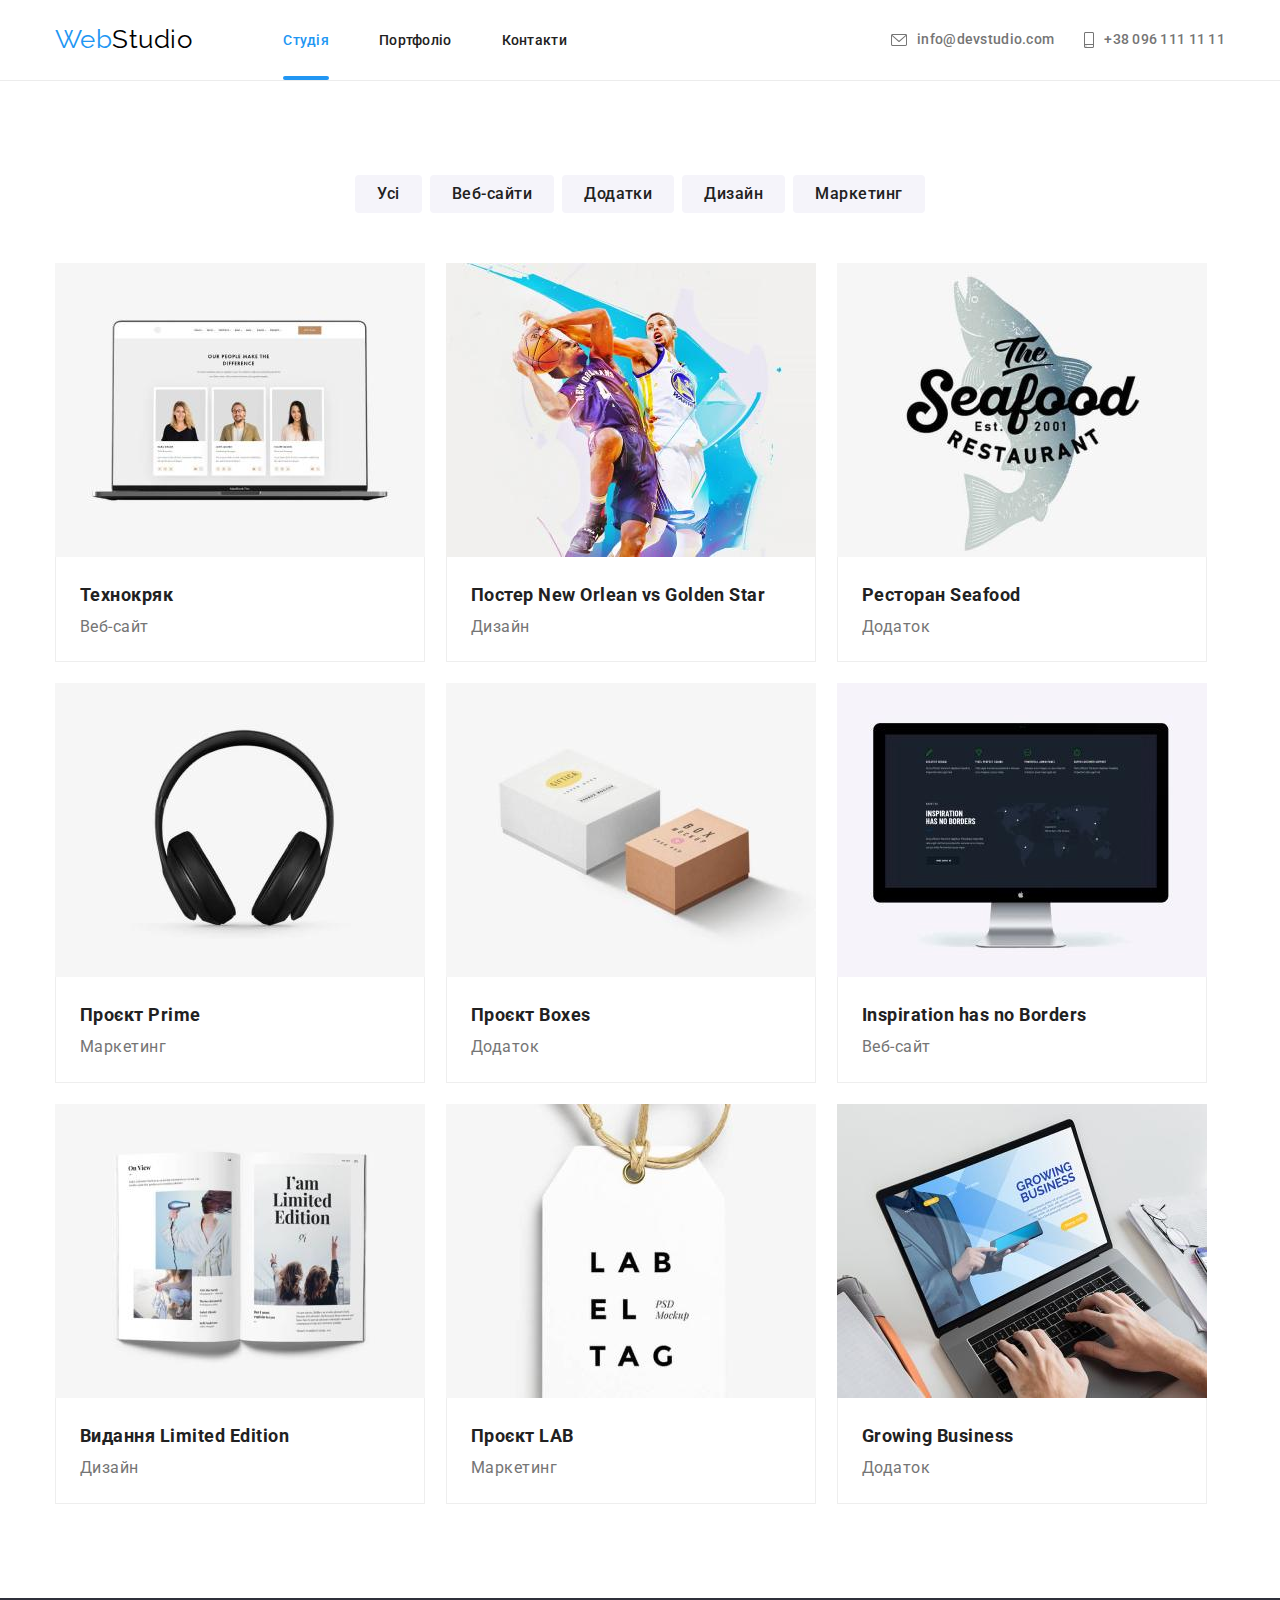
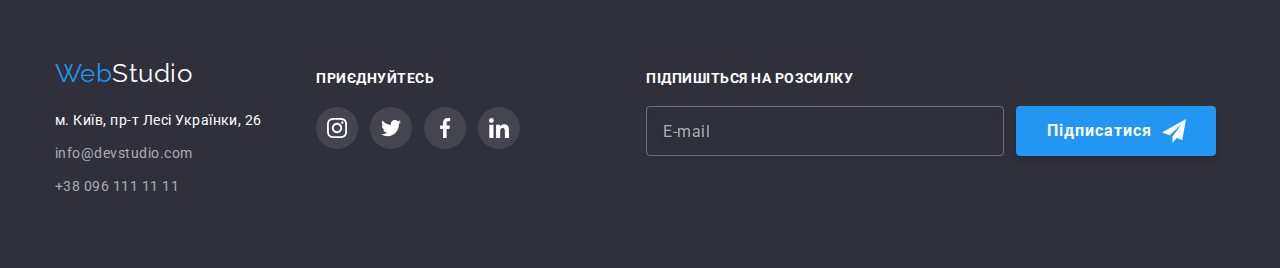
==== commit e932073d: "." ====
--- a/portfolio.html
+++ b/portfolio.html
@@ -23,11 +23,11 @@
           </a>
           <nav class="nav">
             <ul class="nav-list">
-              <li><a class="nav-list__link" href="./index.html">Студія</a></li>
               <li>
-                <a class="nav-list__link current" href="./portfolio.html"
-                  >Портфоліо</a
-                >
+                <a class="nav-list__link current" href="./index.html">Студія</a>
+              </li>
+              <li>
+                <a class="nav-list__link" href="./portfolio.html">Портфоліо</a>
               </li>
               <li><a class="nav-list__link" href="">Контакти</a></li>
             </ul>
@@ -61,6 +61,17 @@
             </a>
           </li>
         </ul>
+
+        <button
+          type="button"
+          class="button-burger js-open-menu"
+          aria-expanded="false"
+          aria-controls="mobile-menu"
+        >
+          <svg class="open-burger_icon" style="width: 24px; height: 16px">
+            <use xlink:href="./images/sprite.svg#icon-open_burger"></use>
+          </svg>
+        </button>
       </div>
     </header>
     <!--Основная часть-->
@@ -109,12 +120,35 @@
                   rel="noopener noreferrer"
                 >
                   <div class="portfolio__list__item-block">
-                    <img
-                      class="portfolio__list__img"
-                      src="./images/all/im1.jpg"
-                      alt="Макбук"
-                      width="370"
-                    />
+                    <picture>
+                      <source
+                        srcset="
+                          ./images/mobile-images/portfolio/img1.jpg    1x,
+                          ./images/mobile-images/portfolio/img1@2x.jpg 2x
+                        "
+                        media="(max-width:767px)"
+                      />
+                      <source
+                        srcset="
+                          ./images/tablet-images/portfolio/img1.jpg    1x,
+                          ./images/tablet-images/portfolio/img1@2x.jpg 2x
+                        "
+                        media="(max-width:1199px)"
+                      />
+                      <source
+                        srcset="
+                          ./images/desktop-images/portfolio/img1.jpg    1x,
+                          ./images/desktop-images/portfolio/img1@2x.jpg 2x
+                        "
+                        media="(min-width:1200px)"
+                      />
+                      <img
+                        class="portfolio__list__img"
+                        src="./images/mobile-images/portfolio/img1.jpg"
+                        alt="Макбук"
+                        width="370"
+                      />
+                    </picture>
                     <p class="portfolio__list__img-text">
                       Ресурс пропонує комплексні пропозиції з різним рівнем
                       функціоналу та сервісів. Все це дозволить відвідувачу
@@ -136,12 +170,35 @@
                   rel="noopener noreferrer"
                 >
                   <div class="portfolio__list__item-block">
-                    <img
-                      class="portfolio__list__img"
-                      src="./images/all/im2.jpg"
-                      alt="Баскетбол"
-                      width="370"
-                    />
+                    <picture>
+                      <source
+                        srcset="
+                          ./images/mobile-images/portfolio/img2.jpg    1x,
+                          ./images/mobile-images/portfolio/img2@2x.jpg 2x
+                        "
+                        media="(max-width:767px)"
+                      />
+                      <source
+                        srcset="
+                          ./images/tablet-images/portfolio/img2.jpg    1x,
+                          ./images/tablet-images/portfolio/img2@2x.jpg 2x
+                        "
+                        media="(max-width:1199px)"
+                      />
+                      <source
+                        srcset="
+                          ./images/desktop-images/portfolio/img2.jpg    1x,
+                          ./images/desktop-images/portfolio/img2@2x.jpg 2x
+                        "
+                        media="(min-width:1200px)"
+                      />
+                      <img
+                        class="portfolio__list__img"
+                        src="./images/mobile-images/portfolio/img2.jpg"
+                        alt="Баскетбол"
+                        width="370"
+                      />
+                    </picture>
                     <p class="portfolio__list__img-text">
                       Ресурс пропонує комплексні пропозиції з різним рівнем
                       функціоналу та сервісів. Все це дозволить відвідувачу
@@ -163,12 +220,35 @@
                   rel="noopener noreferrer"
                 >
                   <div class="portfolio__list__item-block">
-                    <img
-                      class="portfolio__list__img"
-                      src="./images/all/im3.jpg"
-                      alt="Риба"
-                      width="370"
-                    />
+                    <picture>
+                      <source
+                        srcset="
+                          ./images/mobile-images/portfolio/img3.jpg    1x,
+                          ./images/mobile-images/portfolio/img3@2x.jpg 2x
+                        "
+                        media="(max-width:767px)"
+                      />
+                      <source
+                        srcset="
+                          ./images/tablet-images/portfolio/img3.jpg    1x,
+                          ./images/tablet-images/portfolio/img3@2x.jpg 2x
+                        "
+                        media="(max-width:1199px)"
+                      />
+                      <source
+                        srcset="
+                          ./images/desktop-images/portfolio/img3.jpg    1x,
+                          ./images/desktop-images/portfolio/img3@2x.jpg 2x
+                        "
+                        media="(min-width:1200px)"
+                      />
+                      <img
+                        class="portfolio__list__img"
+                        src="./images/mobile-images/portfolio/img3.jpg"
+                        alt="Риба"
+                        width="370"
+                      />
+                    </picture>
                     <p class="portfolio__list__img-text">
                       Ресурс пропонує комплексні пропозиції з різним рівнем
                       функціоналу та сервісів. Все це дозволить відвідувачу
@@ -190,12 +270,35 @@
                   rel="noopener noreferrer"
                 >
                   <div class="portfolio__list__item-block">
-                    <img
-                      class="portfolio__list__img"
-                      src="./images/all/im4.jpg"
-                      alt="Навушники"
-                      width="370"
-                    />
+                    <picture>
+                      <source
+                        srcset="
+                          ./images/mobile-images/portfolio/img4.jpg    1x,
+                          ./images/mobile-images/portfolio/img4@2x.jpg 2x
+                        "
+                        media="(max-width:767px)"
+                      />
+                      <source
+                        srcset="
+                          ./images/tablet-images/portfolio/img4.jpg    1x,
+                          ./images/tablet-images/portfolio/img4@2x.jpg 2x
+                        "
+                        media="(max-width:1199px)"
+                      />
+                      <source
+                        srcset="
+                          ./images/desktop-images/portfolio/img4.jpg    1x,
+                          ./images/desktop-images/portfolio/img4@2x.jpg 2x
+                        "
+                        media="(min-width:1200px)"
+                      />
+                      <img
+                        class="portfolio__list__img"
+                        src="./images/mobile-images/portfolio/img4.jpg"
+                        alt="Навушники"
+                        width="370"
+                      />
+                    </picture>
                     <p class="portfolio__list__img-text">
                       Ресурс пропонує комплексні пропозиції з різним рівнем
                       функціоналу та сервісів. Все це дозволить відвідувачу
@@ -217,12 +320,35 @@
                   rel="noopener noreferrer"
                 >
                   <div class="portfolio__list__item-block">
-                    <img
-                      class="portfolio__list__img"
-                      src="./images/all/im5.jpg"
-                      alt="Коробки"
-                      width="370"
-                    />
+                    <picture>
+                      <source
+                        srcset="
+                          ./images/mobile-images/portfolio/img5.jpg    1x,
+                          ./images/mobile-images/portfolio/img5@2x.jpg 2x
+                        "
+                        media="(max-width:767px)"
+                      />
+                      <source
+                        srcset="
+                          ./images/tablet-images/portfolio/img5.jpg    1x,
+                          ./images/tablet-images/portfolio/img5@2x.jpg 2x
+                        "
+                        media="(max-width:1199px)"
+                      />
+                      <source
+                        srcset="
+                          ./images/desktop-images/portfolio/img5.jpg    1x,
+                          ./images/desktop-images/portfolio/img5@2x.jpg 2x
+                        "
+                        media="(min-width:1200px)"
+                      />
+                      <img
+                        class="portfolio__list__img"
+                        src="./images/mobile-images/portfolio/img5.jpg"
+                        alt="Коробки"
+                        width="370"
+                      />
+                    </picture>
                     <p class="portfolio__list__img-text">
                       Ресурс пропонує комплексні пропозиції з різним рівнем
                       функціоналу та сервісів. Все це дозволить відвідувачу
@@ -244,12 +370,35 @@
                   rel="noopener noreferrer"
                 >
                   <div class="portfolio__list__item-block">
-                    <img
-                      class="portfolio__list__img"
-                      src="./images/all/im6.jpg"
-                      alt="Аймак"
-                      width="370"
-                    />
+                    <picture>
+                      <source
+                        srcset="
+                          ./images/mobile-images/portfolio/img6.jpg    1x,
+                          ./images/mobile-images/portfolio/img6@2x.jpg 2x
+                        "
+                        media="(max-width:767px)"
+                      />
+                      <source
+                        srcset="
+                          ./images/tablet-images/portfolio/img6.jpg    1x,
+                          ./images/tablet-images/portfolio/img6@2x.jpg 2x
+                        "
+                        media="(max-width:1199px)"
+                      />
+                      <source
+                        srcset="
+                          ./images/desktop-images/portfolio/img6.jpg    1x,
+                          ./images/desktop-images/portfolio/img6@2x.jpg 2x
+                        "
+                        media="(min-width:1200px)"
+                      />
+                      <img
+                        class="portfolio__list__img"
+                        src="./images/mobile-images/portfolio/img6.jpg"
+                        alt="Аймак"
+                        width="370"
+                      />
+                    </picture>
                     <p class="portfolio__list__img-text">
                       Ресурс пропонує комплексні пропозиції з різним рівнем
                       функціоналу та сервісів. Все це дозволить відвідувачу
@@ -271,12 +420,35 @@
                   rel="noopener noreferrer"
                 >
                   <div class="portfolio__list__item-block">
-                    <img
-                      class="portfolio__list__img"
-                      src="./images/all/im7.jpg"
-                      alt="Книга"
-                      width="370"
-                    />
+                    <picture>
+                      <source
+                        srcset="
+                          ./images/mobile-images/portfolio/img7.jpg    1x,
+                          ./images/mobile-images/portfolio/img7@2x.jpg 2x
+                        "
+                        media="(max-width:767px)"
+                      />
+                      <source
+                        srcset="
+                          ./images/tablet-images/portfolio/img7.jpg    1x,
+                          ./images/tablet-images/portfolio/img7@2x.jpg 2x
+                        "
+                        media="(max-width:1199px)"
+                      />
+                      <source
+                        srcset="
+                          ./images/desktop-images/portfolio/img7.jpg    1x,
+                          ./images/desktop-images/portfolio/img7@2x.jpg 2x
+                        "
+                        media="(min-width:1200px)"
+                      />
+                      <img
+                        class="portfolio__list__img"
+                        src="./images/mobile-images/portfolio/img7.jpg"
+                        alt="Книга"
+                        width="370"
+                      />
+                    </picture>
                     <p class="portfolio__list__img-text">
                       Ресурс пропонує комплексні пропозиції з різним рівнем
                       функціоналу та сервісів. Все це дозволить відвідувачу
@@ -298,12 +470,35 @@
                   rel="noopener noreferrer"
                 >
                   <div class="portfolio__list__item-block">
-                    <img
-                      class="portfolio__list__img"
-                      src="./images/all/im8.jpg"
-                      alt="Візитка"
-                      width="370"
-                    />
+                    <picture>
+                      <source
+                        srcset="
+                          ./images/mobile-images/portfolio/img8.jpg    1x,
+                          ./images/mobile-images/portfolio/img8@2x.jpg 2x
+                        "
+                        media="(max-width:767px)"
+                      />
+                      <source
+                        srcset="
+                          ./images/tablet-images/portfolio/img8.jpg    1x,
+                          ./images/tablet-images/portfolio/img8@2x.jpg 2x
+                        "
+                        media="(max-width:1199px)"
+                      />
+                      <source
+                        srcset="
+                          ./images/desktop-images/portfolio/img8.jpg    1x,
+                          ./images/desktop-images/portfolio/img8@2x.jpg 2x
+                        "
+                        media="(min-width:1200px)"
+                      />
+                      <img
+                        class="portfolio__list__img"
+                        src="./images/mobile-images/portfolio/img8.jpg"
+                        alt="Візитка"
+                        width="370"
+                      />
+                    </picture>
                     <p class="portfolio__list__img-text">
                       Ресурс пропонує комплексні пропозиції з різним рівнем
                       функціоналу та сервісів. Все це дозволить відвідувачу
@@ -325,12 +520,35 @@
                   rel="noopener noreferrer"
                 >
                   <div class="portfolio__list__item-block">
-                    <img
-                      class="portfolio__list__img"
-                      src="./images/all/im9.jpg"
-                      alt="Друкування"
-                      width="370"
-                    />
+                    <picture>
+                      <source
+                        srcset="
+                          ./images/mobile-images/portfolio/img9.jpg    1x,
+                          ./images/mobile-images/portfolio/img9@2x.jpg 2x
+                        "
+                        media="(max-width:767px)"
+                      />
+                      <source
+                        srcset="
+                          ./images/tablet-images/portfolio/img9.jpg    1x,
+                          ./images/tablet-images/portfolio/img9@2x.jpg 2x
+                        "
+                        media="(max-width:1199px)"
+                      />
+                      <source
+                        srcset="
+                          ./images/desktop-images/portfolio/img9.jpg    1x,
+                          ./images/desktop-images/portfolio/img9@2x.jpg 2x
+                        "
+                        media="(min-width:1200px)"
+                      />
+                      <img
+                        class="portfolio__list__img"
+                        src="./images/mobile-images/portfolio/img9.jpg"
+                        alt="Друкування"
+                        width="370"
+                      />
+                    </picture>
                     <p class="portfolio__list__img-text">
                       Ресурс пропонує комплексні пропозиції з різним рівнем
                       функціоналу та сервісів. Все це дозволить відвідувачу
@@ -448,5 +666,46 @@
         </div>
       </div>
     </footer>
+    <div class="menu-container js-menu-container">
+      <button type="button" class="button-burger js-close-menu">
+        <svg style="width: 40px; height: 40px">
+          <use
+            class="close-burger_icon"
+            xlink:href="./images/sprite.svg#icon-close_burger"
+          ></use>
+        </svg>
+      </button>
+      <ul class="menu menu__nav">
+        <li class="menu__nav-list">
+          <a class="menu__link" href="/index.html">Студія</a>
+        </li>
+        <li class="menu__nav-list">
+          <a class="menu__link" href="/portfolio.html">Портфоліо</a>
+        </li>
+        <li class="menu__nav-list">
+          <a class="menu__link" href="#">Контакти</a>
+        </li>
+      </ul>
+      <ul class="menu menu__contacts">
+        <li class="menu__contacts-list">
+          <a class="menu__link" href="tel:+380961111111"> +38 096 111 11 11 </a>
+        </li>
+        <li class="menu__contacts-list">
+          <a
+            class="menu__link size-small"
+            lang="en"
+            href="mailto:info@devstudio.com"
+            >info@devstudio.com
+          </a>
+        </li>
+      </ul>
+      <ul class="menu menu__socials">
+        <li><a class="menu__link first" href="#">Instagram</a></li>
+        <li><a class="menu__link" href="#">Twitter</a></li>
+        <li><a class="menu__link" href="#">Facebook</a></li>
+        <li><a class="menu__link" href="#">LinkedIn</a></li>
+      </ul>
+    </div>
+    <script defer src="./js/mobile-menu.js"></script>
   </body>
 </html>
--- a/css/main.min.css
+++ b/css/main.min.css
@@ -1 +1 @@
-:root{--main-color: #212121;--background-color: #f5f5f5;--accent-color: #2196f3;--title-text-color: #757575;--background-other-color: #2f303a;--hero-color: #fff;--dark-white-color: #f5f4fa;--o-animation: 250ms cubic-bezier(0.4, 0, 0.2, 1)}/*! modern-normalize v1.1.0 | MIT License | https://github.com/sindresorhus/modern-normalize */*,::before,::after{-webkit-box-sizing:border-box;box-sizing:border-box}html{line-height:1.15;-webkit-text-size-adjust:100%;-moz-tab-size:4;-o-tab-size:4;tab-size:4}body{margin:0;font-family:system-ui,-apple-system,"Segoe UI",Roboto,Helvetica,Arial,sans-serif,"Apple Color Emoji","Segoe UI Emoji"}hr{height:0;color:inherit}abbr[title]{-webkit-text-decoration:underline dotted;text-decoration:underline dotted}b,strong{font-weight:bolder}code,kbd,samp,pre{font-family:ui-monospace,SFMono-Regular,Consolas,"Liberation Mono",Menlo,monospace;font-size:1em}small{font-size:80%}sub,sup{font-size:75%;line-height:0;position:relative;vertical-align:baseline}sub{bottom:-0.25em}sup{top:-0.5em}table{text-indent:0;border-color:inherit}button,input,optgroup,select,textarea{font-family:inherit;font-size:100%;line-height:1.15;margin:0}button,select{text-transform:none}button,[type=button],[type=reset],[type=submit]{-webkit-appearance:button}::-moz-focus-inner{border-style:none;padding:0}:-moz-focusring{outline:1px dotted ButtonText}:-moz-ui-invalid{box-shadow:none}legend{padding:0}progress{vertical-align:baseline}::-webkit-inner-spin-button,::-webkit-outer-spin-button{height:auto}[type=search]{-webkit-appearance:textfield;outline-offset:-2px}::-webkit-search-decoration{-webkit-appearance:none}::-webkit-file-upload-button{-webkit-appearance:button;font:inherit}summary{display:list-item}html{margin:0;padding:0;-webkit-box-sizing:border-box;box-sizing:border-box}body{color:var(--main-color);background-color:var(--hero-color);font-family:"Roboto",sans-serif;letter-spacing:.03em}ul{list-style:none}h1,h2,h3,p,ul{margin:0;padding:0}.section{padding:94px 0}.section .hidden-title{position:absolute;width:1px;height:1px;margin:-1px;border:0;padding:0;white-space:nowrap;-webkit-clip-path:inset(100%);clip-path:inset(100%);clip:rect(0 0 0 0);overflow:hidden}.section .section-title{font-weight:700;font-size:36px;line-height:1.7;text-align:center;letter-spacing:.03em;color:var(--main-color);margin:0 0 50px 0}.container{max-width:1200px;margin:0 auto;padding:0 15px;width:100%}.p{color:var(--title-text-color);font-size:16px;line-height:1.8}.is-hidden{opacity:0;pointer-events:none;visibility:hidden}.title{font-weight:700;font-size:18px;line-height:2;color:#212121}.nav{display:-webkit-box;display:-ms-flexbox;display:flex;-webkit-box-align:center;-ms-flex-align:center;align-items:center;height:80px}.header{border-bottom:1px solid #ececec}.header-site{display:-webkit-box;display:-ms-flexbox;display:flex;-webkit-box-align:center;-ms-flex-align:center;align-items:center}.nav-list{display:-webkit-box;display:-ms-flexbox;display:flex;-webkit-box-pack:justify;-ms-flex-pack:justify;justify-content:space-between;-webkit-box-align:center;-ms-flex-align:center;align-items:center;gap:50px}.nav-list__link{color:var(--main-color);text-decoration:none;font-weight:500;font-size:14px;line-height:1.14;letter-spacing:.02em;padding:30px 0;position:relative;-webkit-transition:color var(--o-animation);transition:color var(--o-animation)}.nav-list__link:hover,.nav-list__link:focus{color:var(--accent-color)}.nav-list__link:hover::after,.nav-list__link:focus::after{color:var(--accent-color)}.nav-list__link.current:after{color:var(--accent-color);opacity:1}.nav-list__link::after{content:"";background-color:var(--accent-color);display:inline-block;width:100%;height:4px;border-radius:2px;position:absolute;bottom:-2px;left:0;-webkit-transition:color var(--o-animation);transition:color var(--o-animation);opacity:0}.nav-list__link.current{color:var(--accent-color)}.contacts{display:-webkit-box;display:-ms-flexbox;display:flex;gap:30px}.contacts__link{color:var(--title-text-color);text-decoration:none;font-weight:500;font-size:14px;line-height:1.14;letter-spacing:.02em;display:-webkit-box;display:-ms-flexbox;display:flex;-webkit-box-align:center;-ms-flex-align:center;align-items:center;-webkit-transition:color var(--o-animation);transition:color var(--o-animation)}.contacts__link:hover,.contacts__link:focus{color:var(--accent-color);text-decoration:none}.header .container{display:-webkit-box;display:-ms-flexbox;display:flex;margin:0 auto;-webkit-box-align:center;-ms-flex-align:center;align-items:center;-webkit-box-pack:justify;-ms-flex-pack:justify;justify-content:space-between}.logo{color:var(--accent-color);font-size:26px;text-decoration:none;font-family:"Raleway",sans-serif;line-height:1.2;margin-right:91px}.logo-part{color:#000;text-decoration:none}.container-hero{font-size:44px;display:inline-block;width:696px;text-align:center}.hero{background-color:rgba(47,48,58,.4);display:-webkit-box;display:-ms-flexbox;display:flex;-webkit-box-pack:center;-ms-flex-pack:center;justify-content:center;-webkit-box-orient:vertical;-webkit-box-direction:normal;-ms-flex-direction:column;flex-direction:column;gap:30px;-webkit-box-align:center;-ms-flex-align:center;align-items:center;padding:200px 0;background-image:url(../images/background-hero.jpg);background-repeat:no-repeat;background-size:cover;background-position:center center;max-width:1600px;margin:0 auto}.hero__title{color:var(--hero-color);font-weight:900;font-size:44px;line-height:1.36;letter-spacing:.03em;text-transform:uppercase;display:inline-block;width:696px;text-align:center}.hero__button{height:50px;width:216px;font-style:normal;font-weight:700;font-size:16px;line-height:1.9;letter-spacing:.06em;background-color:var(--accent-color);-webkit-box-shadow:0px 4px 4px rgba(0,0,0,.15);box-shadow:0px 4px 4px rgba(0,0,0,.15);border-radius:4px;font-family:"Roboto",sans-serif;color:var(--hero-color);border:none;cursor:pointer}.advantages__list{display:-webkit-box;display:-ms-flexbox;display:flex;-webkit-box-pack:center;-ms-flex-pack:center;justify-content:center;-webkit-box-align:start;-ms-flex-align:start;align-items:flex-start;gap:30px}.advantages__list .advantages__item-title{font-weight:700;font-size:14px;line-height:1.14;text-transform:uppercase;margin-bottom:10px}.advantages__list .advantages__item-text{color:var(--title-text-color);font-size:14px;line-height:1.7}.advantages__item{display:block;-webkit-box-pack:center;-ms-flex-pack:center;justify-content:center;gap:10px}.advantages__icons{width:270px;height:120px;padding:25px 100px;background:#f5f4fa;border-radius:4px;margin-bottom:30px}.team__cards .advantages__item-text{color:var(--title-text-color);font-size:16px;line-height:1.2;text-align:center;font-weight:400;letter-spacing:.03em;margin:0}.solutions{padding:0 0 94px 0}.solutions__cards{display:-webkit-box;display:-ms-flexbox;display:flex;gap:30px}.solutions__cards-text{font-weight:700;font-size:14px;line-height:1.1666;color:var(--hero-color);position:absolute;z-index:3;background-color:rgba(47,48,58,.8);text-align:center;text-transform:uppercase;left:0;bottom:4px;padding:27px 10px;width:100%}.solutions__cards-photo{position:relative}.team{background-color:#f5f4fa}.team__cards{display:-webkit-box;display:-ms-flexbox;display:flex;-webkit-box-pack:center;-ms-flex-pack:center;justify-content:center;-webkit-box-align:center;-ms-flex-align:center;align-items:center;gap:30px}.team__cards .title{color:var(--main-color);font-weight:500;font-size:16px;line-height:1.2;text-align:center;margin:30px 0 10px 0;letter-spacing:.03em}.team__cards-photo{width:270px;height:368px;background-color:var(--hero-color);-webkit-box-shadow:0px 1px 3px rgba(0,0,0,.12),0px 1px 1px rgba(0,0,0,.14),0px 2px 1px rgba(0,0,0,.2);box-shadow:0px 1px 3px rgba(0,0,0,.12),0px 1px 1px rgba(0,0,0,.14),0px 2px 1px rgba(0,0,0,.2);border-radius:0px 0px 4px 4px;display:inline-table}.team__cards-photo .p{text-align:center}.contacts__link__header-icons{fill:var(--title-text-color);margin-right:10px;-webkit-transition:color var(--o-animation);transition:color var(--o-animation)}.contacts__link:hover .contacts__link__header-icons,.contacts__link:focus .contacts__link__header-icons{fill:var(--accent-color)}.socials-icons{display:-webkit-box;display:-ms-flexbox;display:flex;list-style:none;-webkit-box-align:center;-ms-flex-align:center;align-items:center;-webkit-box-pack:center;-ms-flex-pack:center;justify-content:center;margin:8px 32px 30px 32px;gap:10px}.clients-list__icons{fill:currentColor;width:170px;height:92px}.social-icons__link{display:-webkit-box;display:-ms-flexbox;display:flex;height:44px;color:#afb1b8;width:44px;border:1px solid #fff;border-radius:50%;-webkit-box-pack:center;-ms-flex-pack:center;justify-content:center;-webkit-box-align:center;-ms-flex-align:center;align-items:center;-webkit-transition:background,color,var(--o-animation);transition:background,color,var(--o-animation)}.social-icons__link:hover,.social-icons__link:focus{color:#fff;background:#2196f3}.modal-window__icons{fill:var(--main-color);position:absolute;top:27px;left:12px;-webkit-transition:color var(--o-animation);transition:color var(--o-animation);pointer-events:none}.social-icons__svg{width:20px;height:20px;fill:currentColor}.footer-wraper__socials .social-icons__svg{fill:var(--hero-color);background:Solid rgba(255,255,255,.1)}.subcribe-button__icon-send{fill:var(--hero-color);margin-left:10px}.tel{top:97px}.mail{top:164px}.filter__list__item__button{color:var(--main-color);background-color:#f5f4fa;cursor:pointer;font-weight:500;font-size:16px;line-height:1.6;letter-spacing:.03em;border-radius:4px;background-color:#f5f4fa;cursor:pointer;border:0ch;padding:6px 22px;-webkit-transition:color var(--o-animation);transition:color var(--o-animation)}.filter__list__item__button:hover,.filter__list__item__button:focus{color:var(--hero-color);background-color:var(--accent-color);-webkit-box-shadow:0px 2px 2px 0px rgba(0,0,0,.12),0px 1px 2px 0px rgba(0,0,0,.08),0px 3px 1px 0px rgba(0,0,0,.1);box-shadow:0px 2px 2px 0px rgba(0,0,0,.12),0px 1px 2px 0px rgba(0,0,0,.08),0px 3px 1px 0px rgba(0,0,0,.1)}.container-hero .hero__button{margin:30px;max-height:50px;max-width:216px}.footer-wraper__subscribe-block__subcribe-button{color:var(--hero-color);background-color:var(--accent-color);font-weight:700;font-size:16px;line-height:1.875;letter-spacing:.06em;width:200px;height:50px;-webkit-box-shadow:0px 4px 4px rgba(0,0,0,.15);box-shadow:0px 4px 4px rgba(0,0,0,.15);border-radius:4px;border:1px var(--accent-color);display:-webkit-box;display:-ms-flexbox;display:flex;-webkit-box-align:center;-ms-flex-align:center;align-items:center;-webkit-box-pack:center;-ms-flex-pack:center;justify-content:center}.footer-wraper__subscribe-block__subcribe-button:hover,.footer-wraper__subscribe-block__subcribe-button:focus{cursor:pointer}.close-button{display:-webkit-box;display:-ms-flexbox;display:flex;-webkit-box-pack:center;-ms-flex-pack:center;justify-content:center;-webkit-box-align:center;-ms-flex-align:center;align-items:center;position:absolute;top:8px;right:8px;width:30px;height:30px;background:var(--hero-color);border:1px solid rgba(0,0,0,.1);border-radius:50%;cursor:pointer;-webkit-transition:color var(--o-animation);transition:color var(--o-animation)}.close-button:hover,.close-button:focus{fill:var(--accent-color)}.modal-window__button-submit{height:50px;width:200px;font-style:normal;font-weight:700;font-size:16px;line-height:1.9;letter-spacing:.06em;background-color:var(--accent-color);border-radius:4px;font-family:"Roboto",sans-serif;color:var(--hero-color);border:none;cursor:pointer;-webkit-transition:color var(--o-animation);transition:color var(--o-animation)}.modal-window__button-submit:hover,.modal-window__button-submit:focus{-webkit-box-shadow:0px 4px 4px rgba(0,0,0,.15);box-shadow:0px 4px 4px rgba(0,0,0,.15)}.modal-window__button{display:-webkit-box;display:-ms-flexbox;display:flex;-webkit-box-align:center;-ms-flex-align:center;align-items:center;-webkit-box-pack:center;-ms-flex-pack:center;justify-content:center;margin-top:30px}.clients-list{display:-webkit-box;display:-ms-flexbox;display:flex;-webkit-box-pack:center;-ms-flex-pack:center;justify-content:center;gap:30px}.clients-list__item{width:170px;height:92px;display:-webkit-box;display:-ms-flexbox;display:flex;cursor:pointer}.clients-list__item-link{border:1px solid #afb1b8;border-radius:4px;color:#afb1b8;-webkit-transition:color var(--o-animation);transition:color var(--o-animation)}.clients-list__item-link:hover,.clients-list__item-link:focus{color:var(--accent-color);border:1px solid}.backdrop{position:fixed;background:rgba(0,0,0,.5);top:0;left:0;width:100%;height:100%;z-index:999;-webkit-transition:opacity 250ms cubic-bezier(0.4, 0, 0.2, 1),visibility 250ms cubic-bezier(0.4, 0, 0.2, 1);transition:opacity 250ms cubic-bezier(0.4, 0, 0.2, 1),visibility 250ms cubic-bezier(0.4, 0, 0.2, 1)}.backdrop.is-hidden .modal-window{-webkit-transform:scale(1.3);transform:scale(1.3)}.modal-window{max-width:528px;background-color:var(--hero-color);-webkit-box-shadow:0px 1px 3px rgba(0,0,0,.12),0px 1px 1px rgba(0,0,0,.14),0px 2px 1px rgba(0,0,0,.2);box-shadow:0px 1px 3px rgba(0,0,0,.12),0px 1px 1px rgba(0,0,0,.14),0px 2px 1px rgba(0,0,0,.2);border-radius:4px;padding:40px;width:100%;position:absolute;-webkit-transform:translate(-50%, -50%) scale(1);transform:translate(-50%, -50%) scale(1);-webkit-transition:-webkit-transform 250ms cubic-bezier(0.4, 0, 0.2, 1);transition:-webkit-transform 250ms cubic-bezier(0.4, 0, 0.2, 1);transition:transform 250ms cubic-bezier(0.4, 0, 0.2, 1);transition:transform 250ms cubic-bezier(0.4, 0, 0.2, 1), -webkit-transform 250ms cubic-bezier(0.4, 0, 0.2, 1);top:50%;left:50%;z-index:3}.modal-window__form__p{font-weight:700;font-size:20px;line-height:23px;text-align:center;letter-spacing:.03em;color:var(--main-color);margin-bottom:12px}.modal-window__row{position:relative;font-weight:400;font-size:12px;line-height:1.1666;letter-spacing:.01em;color:#757575;margin-bottom:10px}.modal-window__label{display:block;color:#757575;margin-bottom:4px}.modal-window__comment{position:relative;font-weight:400;font-size:12px;line-height:1.1666;letter-spacing:.01em;color:#757575;border:1px solid rgba(33,33,33,.2);margin-bottom:10px;width:100%;border-radius:4px;padding:12px 16px;outline:none;resize:none;height:120px;-webkit-transition:border-color,color,var(--o-animation);transition:border-color,color,var(--o-animation)}.modal-window__comment:hover,.modal-window__comment:focus{border:1px solid #2196f3}.modal-window__input{display:block;width:100%;height:40px;border:1px solid rgba(33,33,33,.2);border-radius:4px;padding:10px 10px 10px 42px;outline:none;margin-bottom:10px;-webkit-transition:border-color,color,var(--o-animation);transition:border-color,color,var(--o-animation)}.modal-window__input::-webkit-input-placeholder{color:rgba(117,117,117,.5)}.modal-window__input::-moz-placeholder{color:rgba(117,117,117,.5)}.modal-window__input:-ms-input-placeholder{color:rgba(117,117,117,.5)}.modal-window__input::-ms-input-placeholder{color:rgba(117,117,117,.5)}.modal-window__input::placeholder{color:rgba(117,117,117,.5)}.modal-window__input:focus,.modal-window__input:hover{border:1px solid #2196f3}.modal-window__input:focus+svg,.modal-window__input:hover+svg{fill:#2196f3}.modal-window__privacy{font-weight:400;font-size:14px;line-height:1.7142;letter-spacing:.03em;color:#757575;position:relative}.modal-window__privacy .privacy__label::before{position:absolute;cursor:pointer;display:inline-block;content:"";width:16px;height:15px;margin-right:7px;border:1px solid var(--title-text-color);border-radius:2px;left:12px;top:0px}.modal-window__privacy .privacy__input:checked+.privacy__label::before{background-color:var(--accent-color);background-image:url("../images/icon-checkbox.svg");background-size:contain;background-repeat:no-repeat;background-position:center;border:1px solid var(--accent-color)}.modal-window__privacy .privacy__input:focus+.privacy__label::before,.modal-window__privacy .privacy__input:hover+.privacy__label::before{outline:auto;outline-color:var(--accent-color)}.privacy__link{color:var(--accent-color);-webkit-text-decoration-skip-ink:none;text-decoration-skip-ink:none}.privacy__label{position:relative;padding-left:37px}.privacy__input{opacity:0;-webkit-appearance:none;-moz-appearance:none;appearance:none;position:absolute;-webkit-user-select:none;-moz-user-select:none;-ms-user-select:none;user-select:none;-webkit-transition:border-color var(--o-animation);transition:border-color var(--o-animation)}.footer__logo{display:block;margin-bottom:20px}.footer{background-color:#2f303a;display:-webkit-box;display:-ms-flexbox;display:flex;-webkit-box-orient:vertical;-webkit-box-direction:normal;-ms-flex-direction:column;flex-direction:column;padding:60px 0}.footer .logo-part{color:var(--hero-color);text-decoration:none}.footer-wraper__address-contacts{display:-webkit-box;display:-ms-flexbox;display:flex;-webkit-box-orient:vertical;-webkit-box-direction:normal;-ms-flex-direction:column;flex-direction:column;font-style:normal;font-size:14px;line-height:1.7142;letter-spacing:3%}.footer-wraper__address-list .map-link{color:var(--hero-color);font-style:normal;text-decoration:none;font-size:14px;line-height:1.7;-webkit-transition:color var(--o-animation);transition:color var(--o-animation)}.footer-wraper__address-list .map-link:hover,.footer-wraper__address-list .map-link:focus{color:var(--accent-color);font-style:normal}.footer-wraper__address-list .link{color:rgba(255,255,255,.6);text-decoration:none;font-style:normal;vertical-align:Top;-webkit-transition:color var(--o-animation);transition:color var(--o-animation)}.footer-wraper__address-list .link.link:hover,.footer-wraper__address-list .link.link:focus{color:var(--accent-color)}.footer-wraper__address-list__item{margin-bottom:9px}.footer-wraper__socials__p{display:-webkit-box;display:-ms-flexbox;display:flex;font-size:14px;font-weight:bold;color:var(--hero-color);text-transform:uppercase;margin-bottom:20px;margin-left:33px}.footer-wraper{display:-webkit-box;display:-ms-flexbox;display:flex;-ms-flex-wrap:wrap;flex-wrap:wrap}.footer-wraper__socials{padding-top:12px}.footer-wraper__socials__link{display:-webkit-box;display:-ms-flexbox;display:flex;height:44px;width:44px;border:1px solid #2f303a;border-radius:50%;-webkit-box-pack:center;-ms-flex-pack:center;justify-content:center;-webkit-box-align:center;-ms-flex-align:center;align-items:center;background-color:rgba(255,255,255,.1);-webkit-transition:background,color,var(--o-animation);transition:background,color,var(--o-animation)}.footer-wraper__socials__link:hover,.footer-wraper__socials__link:focus{background:var(--accent-color)}.footer-wraper__subscribe-block{padding-top:12px;margin-left:93px}.footer-wraper__subscribe-form{display:-webkit-box;display:-ms-flexbox;display:flex;-webkit-box-align:center;-ms-flex-align:center;align-items:center;gap:12px;-ms-flex-wrap:wrap;flex-wrap:wrap}.footer-wraper__subscribe-block__p{display:-webkit-box;display:-ms-flexbox;display:flex;font-size:14px;font-weight:bold;color:var(--hero-color);text-transform:uppercase;margin-bottom:20px}#input-email{color:var(--hero-color);background:rgba(0,0,0,0);font-weight:400;width:358px;height:50px;border:1px solid rgba(255,255,255,.3);-webkit-filter:drop-shadow(0px 4px 4px rgba(0, 0, 0, 0.15));filter:drop-shadow(0px 4px 4px rgba(0, 0, 0, 0.15));border-radius:4px;padding-left:16px}#input-email::-webkit-input-placeholder{color:rgba(255,255,255,.6);display:-webkit-box;display:flex;-webkit-box-align:center;align-items:center;letter-spacing:.03em;font-size:16px;line-height:1.25}#input-email::-moz-placeholder{color:rgba(255,255,255,.6);display:flex;align-items:center;letter-spacing:.03em;font-size:16px;line-height:1.25}#input-email:-ms-input-placeholder{color:rgba(255,255,255,.6);display:-ms-flexbox;display:flex;-ms-flex-align:center;align-items:center;letter-spacing:.03em;font-size:16px;line-height:1.25}#input-email::-ms-input-placeholder{color:rgba(255,255,255,.6);display:-ms-flexbox;display:flex;-ms-flex-align:center;align-items:center;letter-spacing:.03em;font-size:16px;line-height:1.25}#input-email::placeholder{color:rgba(255,255,255,.6);display:-webkit-box;display:-ms-flexbox;display:flex;-webkit-box-align:center;-ms-flex-align:center;align-items:center;letter-spacing:.03em;font-size:16px;line-height:1.25}.filter__list{display:-webkit-box;display:-ms-flexbox;display:flex;-webkit-box-pack:center;-ms-flex-pack:center;justify-content:center;gap:8px}.filter__list__item{font-size:16px;line-height:1.6;vertical-align:Top;padding-bottom:50px}.portfolio__list{display:-webkit-box;display:-ms-flexbox;display:flex;-ms-flex-wrap:wrap;flex-wrap:wrap;gap:21px}.portfolio__list__item{background:#fff;-webkit-transition:color var(--o-animation);transition:color var(--o-animation)}.portfolio__list__item:hover,.portfolio__list__item:focus{-webkit-transform:translateY(0%);transform:translateY(0%);-webkit-box-shadow:0px 4px 4px 0px rgba(0,0,0,.06),0px 1px 1px 0px rgba(0,0,0,.12),1px 4px 6px 0 rgba(0,0,0,.16);box-shadow:0px 4px 4px 0px rgba(0,0,0,.06),0px 1px 1px 0px rgba(0,0,0,.12),1px 4px 6px 0 rgba(0,0,0,.16)}.portfolio__list__img-text{position:absolute;top:0;left:0;padding:63px 24px;-webkit-transition:-webkit-transform 250ms cubic-bezier(0.4, 0, 0.2, 1);transition:-webkit-transform 250ms cubic-bezier(0.4, 0, 0.2, 1);transition:transform 250ms cubic-bezier(0.4, 0, 0.2, 1);transition:transform 250ms cubic-bezier(0.4, 0, 0.2, 1), -webkit-transform 250ms cubic-bezier(0.4, 0, 0.2, 1);overflow:auto;font-weight:400;font-size:18px;line-height:1.5556;color:var(--hero-color);background:rgba(33,150,243,.9);width:100%;height:100%;-webkit-transform:translateY(101%);transform:translateY(101%)}.portfolio__list__item-block{position:relative;overflow:hidden}.portfolio__list__item-link{text-decoration:none}.portfolio__list__item-link:hover .portfolio__list__img-text,.portfolio__list__item-link:focus .portfolio__list__img-text{-webkit-transform:translateY(0);transform:translateY(0)}.portfolio__list__item__about{padding:20px 24px;border-bottom:1px solid #eee;border-left:1px solid #eee;border-right:1px solid #eee}.portfolio__list__img{display:block}/*# sourceMappingURL=main.min.css.map */+:root{--main-color: #212121;--background-color: #f5f5f5;--accent-color: #2196f3;--title-text-color: #757575;--background-other-color: #2f303a;--hero-color: #fff;--dark-white-color: #f5f4fa;--o-animation: 250ms cubic-bezier(0.4, 0, 0.2, 1)}/*! modern-normalize v1.1.0 | MIT License | https://github.com/sindresorhus/modern-normalize */*,::before,::after{-webkit-box-sizing:border-box;box-sizing:border-box}html{line-height:1.15;-webkit-text-size-adjust:100%;-moz-tab-size:4;-o-tab-size:4;tab-size:4}body{margin:0;font-family:system-ui,-apple-system,"Segoe UI",Roboto,Helvetica,Arial,sans-serif,"Apple Color Emoji","Segoe UI Emoji"}hr{height:0;color:inherit}abbr[title]{-webkit-text-decoration:underline dotted;text-decoration:underline dotted}b,strong{font-weight:bolder}code,kbd,samp,pre{font-family:ui-monospace,SFMono-Regular,Consolas,"Liberation Mono",Menlo,monospace;font-size:1em}small{font-size:80%}sub,sup{font-size:75%;line-height:0;position:relative;vertical-align:baseline}sub{bottom:-0.25em}sup{top:-0.5em}table{text-indent:0;border-color:inherit}button,input,optgroup,select,textarea{font-family:inherit;font-size:100%;line-height:1.15;margin:0}button,select{text-transform:none}button,[type=button],[type=reset],[type=submit]{-webkit-appearance:button}::-moz-focus-inner{border-style:none;padding:0}:-moz-focusring{outline:1px dotted ButtonText}:-moz-ui-invalid{box-shadow:none}legend{padding:0}progress{vertical-align:baseline}::-webkit-inner-spin-button,::-webkit-outer-spin-button{height:auto}[type=search]{-webkit-appearance:textfield;outline-offset:-2px}::-webkit-search-decoration{-webkit-appearance:none}::-webkit-file-upload-button{-webkit-appearance:button;font:inherit}summary{display:list-item}html{margin:0;padding:0;-webkit-box-sizing:border-box;box-sizing:border-box}body{color:var(--main-color);background-color:var(--hero-color);font-family:"Roboto",sans-serif;letter-spacing:.03em}ul{list-style:none}h1,h2,h3,p,ul{margin:0;padding:0}.hide{display:none}.footer.hide{display:none}.section{padding:94px 0}.section .hidden-title{position:absolute;width:1px;height:1px;margin:-1px;border:0;padding:0;white-space:nowrap;-webkit-clip-path:inset(100%);clip-path:inset(100%);clip:rect(0 0 0 0);overflow:hidden}.section .section-title{font-weight:700;font-size:36px;line-height:1.7;text-align:center;letter-spacing:.03em;color:var(--main-color);margin:0 0 50px 0}.container{max-width:1200px;margin:0 auto;padding:0 15px;width:100%}.p{color:var(--title-text-color);font-size:16px;line-height:1.8}.is-hidden{opacity:0;pointer-events:none;visibility:hidden}.title{font-weight:700;font-size:18px;line-height:2;color:#212121}.nav{display:-webkit-box;display:-ms-flexbox;display:flex;-webkit-box-align:center;-ms-flex-align:center;align-items:center;height:80px}.header .container{display:-webkit-box;display:-ms-flexbox;display:flex;margin:0 auto;-webkit-box-align:center;-ms-flex-align:center;align-items:center;-webkit-box-pack:justify;-ms-flex-pack:justify;justify-content:space-between}.header{border-bottom:1px solid #ececec}.header-site{display:-webkit-box;display:-ms-flexbox;display:flex;-webkit-box-align:center;-ms-flex-align:center;align-items:center}.nav-list{display:-webkit-box;display:-ms-flexbox;display:flex;-webkit-box-pack:justify;-ms-flex-pack:justify;justify-content:space-between;-webkit-box-align:center;-ms-flex-align:center;align-items:center;gap:50px}@media screen and (max-width: 768px){.nav-list{display:none}}.nav-list__link{color:var(--main-color);text-decoration:none;font-weight:500;font-size:14px;line-height:1.14;letter-spacing:.02em;padding:30px 0;position:relative;-webkit-transition:color var(--o-animation);transition:color var(--o-animation)}.nav-list__link:hover,.nav-list__link:focus{color:var(--accent-color)}.nav-list__link:hover::after,.nav-list__link:focus::after{color:var(--accent-color)}.nav-list__link.current:after{color:var(--accent-color);opacity:1}.nav-list__link::after{content:"";background-color:var(--accent-color);display:inline-block;width:100%;height:4px;border-radius:2px;position:absolute;bottom:-2px;left:0;-webkit-transition:color var(--o-animation);transition:color var(--o-animation);opacity:0}.nav-list__link.current{color:var(--accent-color)}.contacts{display:-webkit-box;display:-ms-flexbox;display:flex;gap:30px}.contacts__link{color:var(--title-text-color);text-decoration:none;font-weight:500;font-size:14px;line-height:1.14;letter-spacing:.02em;display:-webkit-box;display:-ms-flexbox;display:flex;-webkit-box-align:center;-ms-flex-align:center;align-items:center;-webkit-transition:color var(--o-animation);transition:color var(--o-animation)}.contacts__link:hover,.contacts__link:focus{color:var(--accent-color);text-decoration:none}@media screen and (max-width: 768px){.contacts__link{display:none}}.logo{color:var(--accent-color);font-size:26px;text-decoration:none;font-family:"Raleway",sans-serif;line-height:1.2;margin-right:91px}.logo-part{color:#000;text-decoration:none}.hero__container{display:inline-block;text-align:center}.hero{background-color:rgba(47,48,58,.4);display:-webkit-box;display:-ms-flexbox;display:flex;-webkit-box-pack:center;-ms-flex-pack:center;justify-content:center;-webkit-box-orient:vertical;-webkit-box-direction:normal;-ms-flex-direction:column;flex-direction:column;gap:30px;-webkit-box-align:center;-ms-flex-align:center;align-items:center;padding:200px 0;background-image:url(/images/mobile-images/header-mobile.jpg);background-repeat:no-repeat;background-size:cover;background-position:center center;max-width:1600px;margin:0 auto}@media(min-device-pixel-ratio: 2)and (max-width: 767px),(-webkit-min-device-pixel-ratio: 2)and (max-width: 767px),(min-resolution: 192dpi)and (max-width: 767px),(min-resolution: 2dppx)and (max-width: 767px){.hero{background-image:url(/images/mobile-images/header-mobile@2x.jpg)}}@media screen and (max-width: 1199px){.hero{background-image:url(/images/tablet-images/header-tablet.jpg)}}@media(min-device-pixel-ratio: 2)and (max-width: 1199px),(-webkit-min-device-pixel-ratio: 2)and (max-width: 1199px),(min-resolution: 192dpi)and (max-width: 1199px),(min-resolution: 2dppx)and (max-width: 1199px){.hero{background-image:url(/images/tablet-images/header-tablet@2x.jpg)}}@media screen and (min-width: 1200px){.hero{background-image:url(/images/desktop-images/header-desktop.jpg)}}@media(min-device-pixel-ratio: 2)and (min-width: 1200px),(-webkit-min-device-pixel-ratio: 2)and (min-width: 1200px),(min-resolution: 192dpi)and (min-width: 1200px),(min-resolution: 2dppx)and (min-width: 1200px){.hero{background-image:url(/images/desktop-images/header-desktop@2x.jpg)}}.hero__title{color:var(--hero-color);font-weight:900;font-size:44px;line-height:1.3636;letter-spacing:.03em;text-transform:uppercase;display:inline-block;width:696px;text-align:center}.hero__button{height:50px;width:216px;font-style:normal;font-weight:700;font-size:16px;line-height:1.9;letter-spacing:.06em;background-color:var(--accent-color);-webkit-box-shadow:0px 4px 4px rgba(0,0,0,.15);box-shadow:0px 4px 4px rgba(0,0,0,.15);border-radius:4px;font-family:"Roboto",sans-serif;color:var(--hero-color);border:none;cursor:pointer}.button-burger{min-height:40px;min-width:40px;display:block;-webkit-box-align:center;-ms-flex-align:center;align-items:center;-webkit-box-pack:center;-ms-flex-pack:center;justify-content:center;margin-left:auto;padding:0;background-color:rgba(0,0,0,0);cursor:pointer;border:none;border-radius:50%;outline:none}.button-burger:hover,.button-burger:focus{fill:var(--accent-color)}@media(min-width: 767px){.button-burger{display:none}}.menu{display:-webkit-box;display:-ms-flexbox;display:flex;padding:0;margin:0;list-style:none}@media screen and (min-width: 767px){.menu{display:none}}.menu-container{position:fixed;top:0;left:0;width:100vw;height:100vh;padding:32px;background-color:var(--hero-color);z-index:999;-webkit-transform:translateX(100%);transform:translateX(100%);-webkit-transition:-webkit-transform var(--o-animation);transition:-webkit-transform var(--o-animation);transition:transform var(--o-animation);transition:transform var(--o-animation), -webkit-transform var(--o-animation)}.menu__link{color:var(--main-color);text-decoration:none;font-weight:500;font-size:40px;line-height:1.175;letter-spacing:.02em}.menu__link:hover,.menu__link:focus{color:var(--accent-color)}.menu-container.is-open{-webkit-transform:translateX(0);transform:translateX(0)}.menu__nav{display:block;margin-bottom:157px}.menu__contacts{display:block}.menu__contacts .menu__link{font-weight:500;font-size:34px;line-height:40px;letter-spacing:.02em;color:#2196f3}.menu__contacts .size-small{font-weight:500;font-size:24px;line-height:28px;letter-spacing:.02em;color:#757575}.menu__nav-list{margin:32px 0}.menu__nav-list .menu__link:hover,.menu__nav-list .menu__link:focus{color:#2196f3}.menu__contacts-list{margin:32px auto}.menu__socials{display:-webkit-box;display:-ms-flexbox;display:flex;-ms-flex-wrap:wrap;flex-wrap:wrap}.menu__socials .menu__link{padding:0 10px;font-weight:500;font-size:18px;line-height:1.2222;letter-spacing:.02em;color:var(--accent-color);border-right:1px solid rgba(33,33,33,.2);-webkit-transform:rotate(90deg);transform:rotate(90deg)}.menu__link.first{padding-left:0}.advantages__list{display:-webkit-box;display:-ms-flexbox;display:flex;-webkit-box-pack:center;-ms-flex-pack:center;justify-content:center;-webkit-box-align:start;-ms-flex-align:start;align-items:flex-start;gap:30px}.advantages__list .advantages__item-title{font-weight:700;font-size:14px;line-height:1.14;text-transform:uppercase;margin-bottom:10px}.advantages__list .advantages__item-text{color:var(--title-text-color);font-size:14px;line-height:1.7}.advantages__item{display:block;-webkit-box-pack:center;-ms-flex-pack:center;justify-content:center;gap:10px}.advantages__icons{width:270px;height:120px;padding:25px 100px;background:#f5f4fa;border-radius:4px;margin-bottom:30px}.team__cards .advantages__item-text{color:var(--title-text-color);font-size:16px;line-height:1.2;text-align:center;font-weight:400;letter-spacing:.03em;margin:0}.solutions{padding:0 0 94px 0}.solutions__cards{display:-webkit-box;display:-ms-flexbox;display:flex;gap:30px}.solutions__cards-text{font-weight:700;font-size:14px;line-height:1.1666;color:var(--hero-color);position:absolute;z-index:3;background-color:rgba(47,48,58,.8);text-align:center;text-transform:uppercase;left:0;bottom:4px;padding:27px 10px;width:100%}.solutions__cards-photo{position:relative}.team{background-color:#f5f4fa}.team__cards{display:-webkit-box;display:-ms-flexbox;display:flex;-webkit-box-pack:center;-ms-flex-pack:center;justify-content:center;-webkit-box-align:center;-ms-flex-align:center;align-items:center;gap:30px;-ms-flex-wrap:wrap;flex-wrap:wrap}.team__cards .title{color:var(--main-color);font-weight:500;font-size:16px;line-height:1.2;text-align:center;margin:30px 0 10px 0;letter-spacing:.03em}.team__cards-photo{width:270px;height:368px;background-color:var(--hero-color);-webkit-box-shadow:0px 1px 3px rgba(0,0,0,.12),0px 1px 1px rgba(0,0,0,.14),0px 2px 1px rgba(0,0,0,.2);box-shadow:0px 1px 3px rgba(0,0,0,.12),0px 1px 1px rgba(0,0,0,.14),0px 2px 1px rgba(0,0,0,.2);border-radius:0px 0px 4px 4px;display:inline-table}.team__cards-photo .p{text-align:center}.contacts__link__header-icons{fill:var(--title-text-color);margin-right:10px;-webkit-transition:color var(--o-animation);transition:color var(--o-animation)}.contacts__link:hover .contacts__link__header-icons,.contacts__link:focus .contacts__link__header-icons{fill:var(--accent-color)}.socials-icons{display:-webkit-box;display:-ms-flexbox;display:flex;list-style:none;-webkit-box-align:center;-ms-flex-align:center;align-items:center;-webkit-box-pack:center;-ms-flex-pack:center;justify-content:center;margin:8px 32px 30px 32px;gap:10px}.clients-list__icons{fill:currentColor;width:170px;height:92px}.social-icons__link{display:-webkit-box;display:-ms-flexbox;display:flex;height:44px;color:#afb1b8;width:44px;border:1px solid #fff;border-radius:50%;-webkit-box-pack:center;-ms-flex-pack:center;justify-content:center;-webkit-box-align:center;-ms-flex-align:center;align-items:center;-webkit-transition:background,color,var(--o-animation);transition:background,color,var(--o-animation)}.social-icons__link:hover,.social-icons__link:focus{color:#fff;background:#2196f3}.modal-window__icons{fill:var(--main-color);position:absolute;top:27px;left:12px;-webkit-transition:color var(--o-animation);transition:color var(--o-animation);pointer-events:none}.social-icons__svg{width:20px;height:20px;fill:currentColor}.footer-wraper__socials .social-icons__svg{fill:var(--hero-color);background:Solid rgba(255,255,255,.1)}.subcribe-button__icon-send{fill:var(--hero-color);margin-left:10px}.tel{top:97px}.mail{top:164px}.open-burger_icon{margin-top:22px}.filter__list__item__button{color:var(--main-color);background-color:#f5f4fa;cursor:pointer;font-weight:500;font-size:16px;line-height:1.6;letter-spacing:.03em;border-radius:4px;background-color:#f5f4fa;cursor:pointer;border:0ch;padding:6px 22px;-webkit-transition:color var(--o-animation);transition:color var(--o-animation)}.filter__list__item__button:hover,.filter__list__item__button:focus{color:var(--hero-color);background-color:var(--accent-color);-webkit-box-shadow:0px 2px 2px 0px rgba(0,0,0,.12),0px 1px 2px 0px rgba(0,0,0,.08),0px 3px 1px 0px rgba(0,0,0,.1);box-shadow:0px 2px 2px 0px rgba(0,0,0,.12),0px 1px 2px 0px rgba(0,0,0,.08),0px 3px 1px 0px rgba(0,0,0,.1)}.hero__container .hero__button{margin:30px;max-height:50px;max-width:216px}.footer-wraper__subscribe-block__subcribe-button{color:var(--hero-color);background-color:var(--accent-color);font-weight:700;font-size:16px;line-height:1.875;letter-spacing:.06em;width:200px;height:50px;-webkit-box-shadow:0px 4px 4px rgba(0,0,0,.15);box-shadow:0px 4px 4px rgba(0,0,0,.15);border-radius:4px;border:1px var(--accent-color);display:-webkit-box;display:-ms-flexbox;display:flex;-webkit-box-align:center;-ms-flex-align:center;align-items:center;-webkit-box-pack:center;-ms-flex-pack:center;justify-content:center}.footer-wraper__subscribe-block__subcribe-button:hover,.footer-wraper__subscribe-block__subcribe-button:focus{cursor:pointer}.close-button{display:-webkit-box;display:-ms-flexbox;display:flex;-webkit-box-pack:center;-ms-flex-pack:center;justify-content:center;-webkit-box-align:center;-ms-flex-align:center;align-items:center;position:absolute;top:8px;right:8px;width:30px;height:30px;background:var(--hero-color);border:1px solid rgba(0,0,0,.1);border-radius:50%;cursor:pointer;-webkit-transition:color var(--o-animation);transition:color var(--o-animation)}.close-button:hover,.close-button:focus{fill:var(--accent-color)}.modal-window__button-submit{height:50px;width:200px;font-style:normal;font-weight:700;font-size:16px;line-height:1.9;letter-spacing:.06em;background-color:var(--accent-color);border-radius:4px;font-family:"Roboto",sans-serif;color:var(--hero-color);border:none;cursor:pointer;-webkit-transition:color var(--o-animation);transition:color var(--o-animation)}.modal-window__button-submit:hover,.modal-window__button-submit:focus{-webkit-box-shadow:0px 4px 4px rgba(0,0,0,.15);box-shadow:0px 4px 4px rgba(0,0,0,.15)}.modal-window__button{display:-webkit-box;display:-ms-flexbox;display:flex;-webkit-box-align:center;-ms-flex-align:center;align-items:center;-webkit-box-pack:center;-ms-flex-pack:center;justify-content:center;margin-top:30px}.clients-list{display:-webkit-box;display:-ms-flexbox;display:flex;-webkit-box-pack:center;-ms-flex-pack:center;justify-content:center;gap:30px;-ms-flex-wrap:wrap;flex-wrap:wrap}.clients-list__item{width:170px;height:92px;display:-webkit-box;display:-ms-flexbox;display:flex;cursor:pointer}.clients-list__item-link{border:1px solid #afb1b8;border-radius:4px;color:#afb1b8;-webkit-transition:color var(--o-animation);transition:color var(--o-animation)}.clients-list__item-link:hover,.clients-list__item-link:focus{color:var(--accent-color);border:1px solid}.backdrop{position:fixed;background:rgba(0,0,0,.5);top:0;left:0;width:100%;height:100%;z-index:999;-webkit-transition:opacity 250ms cubic-bezier(0.4, 0, 0.2, 1),visibility 250ms cubic-bezier(0.4, 0, 0.2, 1);transition:opacity 250ms cubic-bezier(0.4, 0, 0.2, 1),visibility 250ms cubic-bezier(0.4, 0, 0.2, 1)}.backdrop.is-hidden .modal-window{-webkit-transform:scale(1.3);transform:scale(1.3)}.modal-window{max-width:528px;background-color:var(--hero-color);-webkit-box-shadow:0px 1px 3px rgba(0,0,0,.12),0px 1px 1px rgba(0,0,0,.14),0px 2px 1px rgba(0,0,0,.2);box-shadow:0px 1px 3px rgba(0,0,0,.12),0px 1px 1px rgba(0,0,0,.14),0px 2px 1px rgba(0,0,0,.2);border-radius:4px;padding:40px;width:100%;position:absolute;-webkit-transform:translate(-50%, -50%) scale(1);transform:translate(-50%, -50%) scale(1);-webkit-transition:-webkit-transform 250ms cubic-bezier(0.4, 0, 0.2, 1);transition:-webkit-transform 250ms cubic-bezier(0.4, 0, 0.2, 1);transition:transform 250ms cubic-bezier(0.4, 0, 0.2, 1);transition:transform 250ms cubic-bezier(0.4, 0, 0.2, 1), -webkit-transform 250ms cubic-bezier(0.4, 0, 0.2, 1);top:50%;left:50%;z-index:3}.modal-window__form__p{font-weight:700;font-size:20px;line-height:23px;text-align:center;letter-spacing:.03em;color:var(--main-color);margin-bottom:12px}.modal-window__row{position:relative;font-weight:400;font-size:12px;line-height:1.1666;letter-spacing:.01em;color:#757575;margin-bottom:10px}.modal-window__label{display:block;color:#757575;margin-bottom:4px}.modal-window__comment{position:relative;font-weight:400;font-size:12px;line-height:1.1666;letter-spacing:.01em;color:#757575;border:1px solid rgba(33,33,33,.2);margin-bottom:10px;width:100%;border-radius:4px;padding:12px 16px;outline:none;resize:none;height:120px;-webkit-transition:border-color,color,var(--o-animation);transition:border-color,color,var(--o-animation)}.modal-window__comment:hover,.modal-window__comment:focus{border:1px solid #2196f3}.modal-window__input{display:block;width:100%;height:40px;border:1px solid rgba(33,33,33,.2);border-radius:4px;padding:10px 10px 10px 42px;outline:none;margin-bottom:10px;-webkit-transition:border-color,color,var(--o-animation);transition:border-color,color,var(--o-animation)}.modal-window__input::-webkit-input-placeholder{color:rgba(117,117,117,.5)}.modal-window__input::-moz-placeholder{color:rgba(117,117,117,.5)}.modal-window__input:-ms-input-placeholder{color:rgba(117,117,117,.5)}.modal-window__input::-ms-input-placeholder{color:rgba(117,117,117,.5)}.modal-window__input::placeholder{color:rgba(117,117,117,.5)}.modal-window__input:focus,.modal-window__input:hover{border:1px solid #2196f3}.modal-window__input:focus+svg,.modal-window__input:hover+svg{fill:#2196f3}.modal-window__privacy{font-weight:400;font-size:14px;line-height:1.7142;letter-spacing:.03em;color:#757575;position:relative}.modal-window__privacy .privacy__label::before{position:absolute;cursor:pointer;display:inline-block;content:"";width:16px;height:15px;margin-right:7px;border:1px solid var(--title-text-color);border-radius:2px;left:12px;top:0px}.modal-window__privacy .privacy__input:checked+.privacy__label::before{background-color:var(--accent-color);background-image:url("../images/icon-checkbox.svg");background-size:contain;background-repeat:no-repeat;background-position:center;border:1px solid var(--accent-color)}.modal-window__privacy .privacy__input:focus+.privacy__label::before,.modal-window__privacy .privacy__input:hover+.privacy__label::before{outline:auto;outline-color:var(--accent-color)}.privacy__link{color:var(--accent-color);-webkit-text-decoration-skip-ink:none;text-decoration-skip-ink:none}.privacy__label{position:relative;padding-left:37px}.privacy__input{opacity:0;-webkit-appearance:none;-moz-appearance:none;appearance:none;position:absolute;-webkit-user-select:none;-moz-user-select:none;-ms-user-select:none;user-select:none;-webkit-transition:border-color var(--o-animation);transition:border-color var(--o-animation)}.footer__logo{display:block;margin-bottom:20px}.footer{background-color:#2f303a;display:-webkit-box;display:-ms-flexbox;display:flex;-webkit-box-orient:vertical;-webkit-box-direction:normal;-ms-flex-direction:column;flex-direction:column;padding:60px 0}.footer .logo-part{color:var(--hero-color);text-decoration:none}.footer-wraper__address-contacts{display:-webkit-box;display:-ms-flexbox;display:flex;-webkit-box-orient:vertical;-webkit-box-direction:normal;-ms-flex-direction:column;flex-direction:column;font-style:normal;font-size:14px;line-height:1.7142;letter-spacing:3%}.footer-wraper__address-list .map-link{color:var(--hero-color);font-style:normal;text-decoration:none;font-size:14px;line-height:1.7;-webkit-transition:color var(--o-animation);transition:color var(--o-animation)}.footer-wraper__address-list .map-link:hover,.footer-wraper__address-list .map-link:focus{color:var(--accent-color);font-style:normal}.footer-wraper__address-list .link{color:rgba(255,255,255,.6);text-decoration:none;font-style:normal;vertical-align:Top;-webkit-transition:color var(--o-animation);transition:color var(--o-animation)}.footer-wraper__address-list .link.link:hover,.footer-wraper__address-list .link.link:focus{color:var(--accent-color)}.footer-wraper__address-list__item{margin-bottom:9px}.footer-wraper__socials__p{display:-webkit-box;display:-ms-flexbox;display:flex;font-size:14px;font-weight:bold;color:var(--hero-color);text-transform:uppercase;margin-bottom:20px;margin-left:33px}.footer-wraper{display:-webkit-box;display:-ms-flexbox;display:flex;-ms-flex-wrap:wrap;flex-wrap:wrap}.footer-wraper__socials{padding-top:12px}.footer-wraper__socials__link{display:-webkit-box;display:-ms-flexbox;display:flex;height:44px;width:44px;border:1px solid #2f303a;border-radius:50%;-webkit-box-pack:center;-ms-flex-pack:center;justify-content:center;-webkit-box-align:center;-ms-flex-align:center;align-items:center;background-color:rgba(255,255,255,.1);-webkit-transition:background,color,var(--o-animation);transition:background,color,var(--o-animation)}.footer-wraper__socials__link:hover,.footer-wraper__socials__link:focus{background:var(--accent-color)}.footer-wraper__subscribe-block{padding-top:12px;margin-left:93px}.footer-wraper__subscribe-form{display:-webkit-box;display:-ms-flexbox;display:flex;-webkit-box-align:center;-ms-flex-align:center;align-items:center;gap:12px;-ms-flex-wrap:wrap;flex-wrap:wrap}.footer-wraper__subscribe-block__p{display:-webkit-box;display:-ms-flexbox;display:flex;font-size:14px;font-weight:bold;color:var(--hero-color);text-transform:uppercase;margin-bottom:20px}#input-email{color:var(--hero-color);background:rgba(0,0,0,0);font-weight:400;width:358px;height:50px;border:1px solid rgba(255,255,255,.3);-webkit-filter:drop-shadow(0px 4px 4px rgba(0, 0, 0, 0.15));filter:drop-shadow(0px 4px 4px rgba(0, 0, 0, 0.15));border-radius:4px;padding-left:16px}#input-email::-webkit-input-placeholder{color:rgba(255,255,255,.6);display:-webkit-box;display:flex;-webkit-box-align:center;align-items:center;letter-spacing:.03em;font-size:16px;line-height:1.25}#input-email::-moz-placeholder{color:rgba(255,255,255,.6);display:flex;align-items:center;letter-spacing:.03em;font-size:16px;line-height:1.25}#input-email:-ms-input-placeholder{color:rgba(255,255,255,.6);display:-ms-flexbox;display:flex;-ms-flex-align:center;align-items:center;letter-spacing:.03em;font-size:16px;line-height:1.25}#input-email::-ms-input-placeholder{color:rgba(255,255,255,.6);display:-ms-flexbox;display:flex;-ms-flex-align:center;align-items:center;letter-spacing:.03em;font-size:16px;line-height:1.25}#input-email::placeholder{color:rgba(255,255,255,.6);display:-webkit-box;display:-ms-flexbox;display:flex;-webkit-box-align:center;-ms-flex-align:center;align-items:center;letter-spacing:.03em;font-size:16px;line-height:1.25}.filter__list{display:-webkit-box;display:-ms-flexbox;display:flex;-webkit-box-pack:center;-ms-flex-pack:center;justify-content:center;gap:8px;-ms-flex-wrap:wrap;flex-wrap:wrap}.filter__list__item{font-size:16px;line-height:1.6;vertical-align:Top;padding-bottom:50px}.portfolio__list{display:-webkit-box;display:-ms-flexbox;display:flex;-ms-flex-wrap:wrap;flex-wrap:wrap;gap:21px}.portfolio__list__item{background:#fff;-webkit-transition:color var(--o-animation);transition:color var(--o-animation)}.portfolio__list__item:hover,.portfolio__list__item:focus{-webkit-transform:translateY(0%);transform:translateY(0%);-webkit-box-shadow:0px 4px 4px 0px rgba(0,0,0,.06),0px 1px 1px 0px rgba(0,0,0,.12),1px 4px 6px 0 rgba(0,0,0,.16);box-shadow:0px 4px 4px 0px rgba(0,0,0,.06),0px 1px 1px 0px rgba(0,0,0,.12),1px 4px 6px 0 rgba(0,0,0,.16)}.portfolio__list__img-text{position:absolute;top:0;left:0;padding:63px 24px;-webkit-transition:-webkit-transform 250ms cubic-bezier(0.4, 0, 0.2, 1);transition:-webkit-transform 250ms cubic-bezier(0.4, 0, 0.2, 1);transition:transform 250ms cubic-bezier(0.4, 0, 0.2, 1);transition:transform 250ms cubic-bezier(0.4, 0, 0.2, 1), -webkit-transform 250ms cubic-bezier(0.4, 0, 0.2, 1);overflow:auto;font-weight:400;font-size:18px;line-height:1.5556;color:var(--hero-color);background:rgba(33,150,243,.9);width:100%;height:100%;-webkit-transform:translateY(101%);transform:translateY(101%)}.portfolio__list__item-block{position:relative;overflow:hidden}.portfolio__list__item-link{text-decoration:none}.portfolio__list__item-link:hover .portfolio__list__img-text,.portfolio__list__item-link:focus .portfolio__list__img-text{-webkit-transform:translateY(0);transform:translateY(0)}.portfolio__list__item__about{padding:20px 24px;border-bottom:1px solid #eee;border-left:1px solid #eee;border-right:1px solid #eee}.portfolio__list__img{display:block}@media screen and (min-width: 480px){.container{width:480px}}@media screen and (min-width: 768px){.container{width:768px}}@media screen and (min-width: 1200px){.container{width:1200px}}@media screen and (max-width: 767.98px){.section{padding:60px 0}.logo{font-size:24px;line-height:1.1667;padding:16px 0px 0px 6px;margin-left:0}.nav{width:100%}.hero{padding:0}.hero__container{padding:118px 60px}.hero__title{font-weight:900;font-size:26px;line-height:1.6153;width:100%}.hero__button{max-width:200px}}@media screen and (max-width: 767.98px){.filter__list__item{padding-bottom:0}}@media screen and (max-width: 767.98px){.portfolio__list{margin-top:40px}}@media screen and (max-width: 767.98px){.advantages__list{-ms-flex-wrap:wrap;flex-wrap:wrap}}@media screen and (min-width: 767.98px){.menu-container{display:none}}/*# sourceMappingURL=main.min.css.map */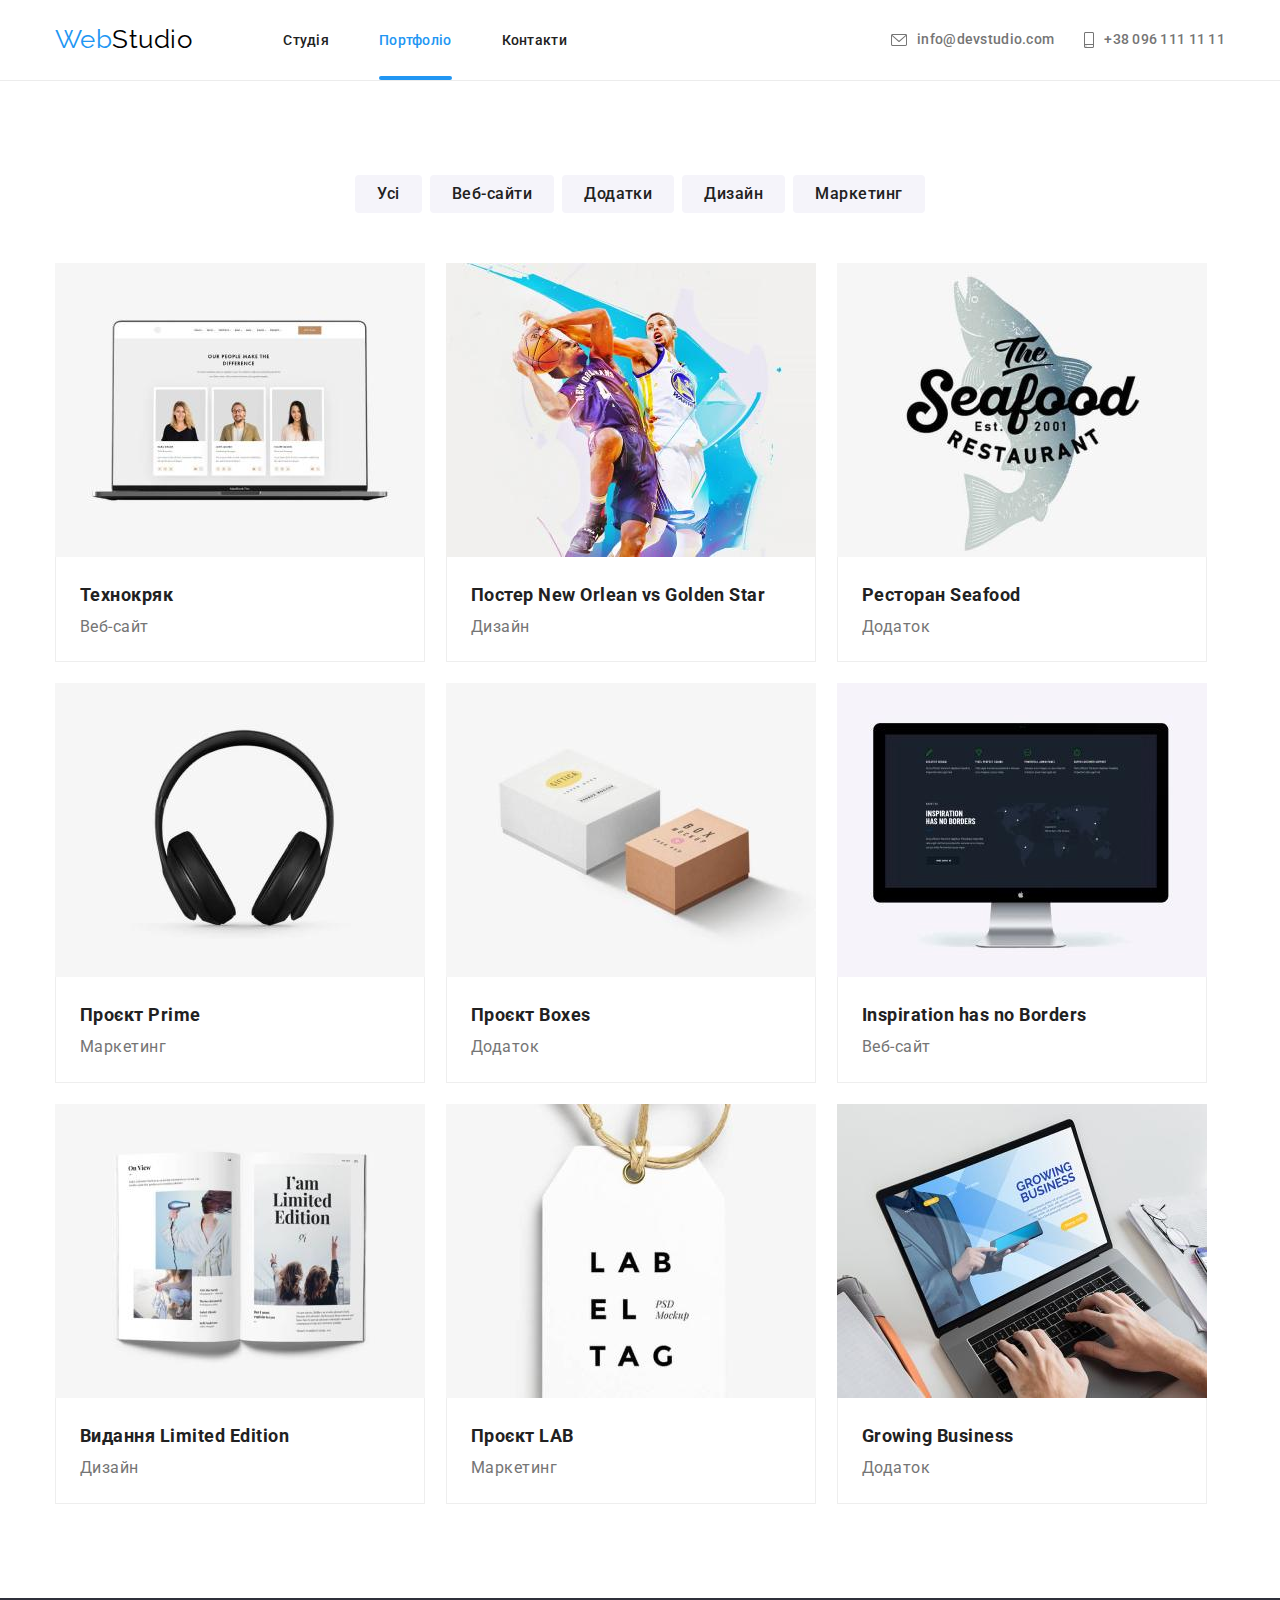
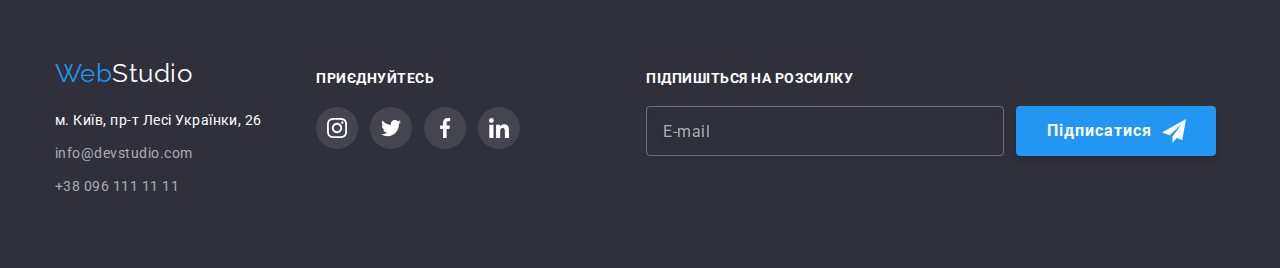
==== commit 1898889c: "Update portfolio.html" ====
--- a/portfolio.html
+++ b/portfolio.html
@@ -24,10 +24,10 @@
           <nav class="nav">
             <ul class="nav-list">
               <li>
-                <a class="nav-list__link current" href="./index.html">Студія</a>
+                <a class="nav-list__link" href="./index.html">Студія</a>
               </li>
               <li>
-                <a class="nav-list__link" href="./portfolio.html">Портфоліо</a>
+                <a class="nav-list__link current" href="./portfolio.html">Портфоліо</a>
               </li>
               <li><a class="nav-list__link" href="">Контакти</a></li>
             </ul>
--- a/css/main.min.css
+++ b/css/main.min.css
@@ -1 +1 @@
-:root{--main-color: #212121;--background-color: #f5f5f5;--accent-color: #2196f3;--title-text-color: #757575;--background-other-color: #2f303a;--hero-color: #fff;--dark-white-color: #f5f4fa;--o-animation: 250ms cubic-bezier(0.4, 0, 0.2, 1)}/*! modern-normalize v1.1.0 | MIT License | https://github.com/sindresorhus/modern-normalize */*,::before,::after{-webkit-box-sizing:border-box;box-sizing:border-box}html{line-height:1.15;-webkit-text-size-adjust:100%;-moz-tab-size:4;-o-tab-size:4;tab-size:4}body{margin:0;font-family:system-ui,-apple-system,"Segoe UI",Roboto,Helvetica,Arial,sans-serif,"Apple Color Emoji","Segoe UI Emoji"}hr{height:0;color:inherit}abbr[title]{-webkit-text-decoration:underline dotted;text-decoration:underline dotted}b,strong{font-weight:bolder}code,kbd,samp,pre{font-family:ui-monospace,SFMono-Regular,Consolas,"Liberation Mono",Menlo,monospace;font-size:1em}small{font-size:80%}sub,sup{font-size:75%;line-height:0;position:relative;vertical-align:baseline}sub{bottom:-0.25em}sup{top:-0.5em}table{text-indent:0;border-color:inherit}button,input,optgroup,select,textarea{font-family:inherit;font-size:100%;line-height:1.15;margin:0}button,select{text-transform:none}button,[type=button],[type=reset],[type=submit]{-webkit-appearance:button}::-moz-focus-inner{border-style:none;padding:0}:-moz-focusring{outline:1px dotted ButtonText}:-moz-ui-invalid{box-shadow:none}legend{padding:0}progress{vertical-align:baseline}::-webkit-inner-spin-button,::-webkit-outer-spin-button{height:auto}[type=search]{-webkit-appearance:textfield;outline-offset:-2px}::-webkit-search-decoration{-webkit-appearance:none}::-webkit-file-upload-button{-webkit-appearance:button;font:inherit}summary{display:list-item}html{margin:0;padding:0;-webkit-box-sizing:border-box;box-sizing:border-box}body{color:var(--main-color);background-color:var(--hero-color);font-family:"Roboto",sans-serif;letter-spacing:.03em}ul{list-style:none}h1,h2,h3,p,ul{margin:0;padding:0}.hide{display:none}.footer.hide{display:none}.section{padding:94px 0}.section .hidden-title{position:absolute;width:1px;height:1px;margin:-1px;border:0;padding:0;white-space:nowrap;-webkit-clip-path:inset(100%);clip-path:inset(100%);clip:rect(0 0 0 0);overflow:hidden}.section .section-title{font-weight:700;font-size:36px;line-height:1.7;text-align:center;letter-spacing:.03em;color:var(--main-color);margin:0 0 50px 0}.container{max-width:1200px;margin:0 auto;padding:0 15px;width:100%}.p{color:var(--title-text-color);font-size:16px;line-height:1.8}.is-hidden{opacity:0;pointer-events:none;visibility:hidden}.title{font-weight:700;font-size:18px;line-height:2;color:#212121}.nav{display:-webkit-box;display:-ms-flexbox;display:flex;-webkit-box-align:center;-ms-flex-align:center;align-items:center;height:80px}.header .container{display:-webkit-box;display:-ms-flexbox;display:flex;margin:0 auto;-webkit-box-align:center;-ms-flex-align:center;align-items:center;-webkit-box-pack:justify;-ms-flex-pack:justify;justify-content:space-between}.header{border-bottom:1px solid #ececec}.header-site{display:-webkit-box;display:-ms-flexbox;display:flex;-webkit-box-align:center;-ms-flex-align:center;align-items:center}.nav-list{display:-webkit-box;display:-ms-flexbox;display:flex;-webkit-box-pack:justify;-ms-flex-pack:justify;justify-content:space-between;-webkit-box-align:center;-ms-flex-align:center;align-items:center;gap:50px}@media screen and (max-width: 768px){.nav-list{display:none}}.nav-list__link{color:var(--main-color);text-decoration:none;font-weight:500;font-size:14px;line-height:1.14;letter-spacing:.02em;padding:30px 0;position:relative;-webkit-transition:color var(--o-animation);transition:color var(--o-animation)}.nav-list__link:hover,.nav-list__link:focus{color:var(--accent-color)}.nav-list__link:hover::after,.nav-list__link:focus::after{color:var(--accent-color)}.nav-list__link.current:after{color:var(--accent-color);opacity:1}.nav-list__link::after{content:"";background-color:var(--accent-color);display:inline-block;width:100%;height:4px;border-radius:2px;position:absolute;bottom:-2px;left:0;-webkit-transition:color var(--o-animation);transition:color var(--o-animation);opacity:0}.nav-list__link.current{color:var(--accent-color)}.contacts{display:-webkit-box;display:-ms-flexbox;display:flex;gap:30px}.contacts__link{color:var(--title-text-color);text-decoration:none;font-weight:500;font-size:14px;line-height:1.14;letter-spacing:.02em;display:-webkit-box;display:-ms-flexbox;display:flex;-webkit-box-align:center;-ms-flex-align:center;align-items:center;-webkit-transition:color var(--o-animation);transition:color var(--o-animation)}.contacts__link:hover,.contacts__link:focus{color:var(--accent-color);text-decoration:none}@media screen and (max-width: 768px){.contacts__link{display:none}}.logo{color:var(--accent-color);font-size:26px;text-decoration:none;font-family:"Raleway",sans-serif;line-height:1.2;margin-right:91px}.logo-part{color:#000;text-decoration:none}.hero__container{display:inline-block;text-align:center}.hero{background-color:rgba(47,48,58,.4);display:-webkit-box;display:-ms-flexbox;display:flex;-webkit-box-pack:center;-ms-flex-pack:center;justify-content:center;-webkit-box-orient:vertical;-webkit-box-direction:normal;-ms-flex-direction:column;flex-direction:column;gap:30px;-webkit-box-align:center;-ms-flex-align:center;align-items:center;padding:200px 0;background-image:url(/images/mobile-images/header-mobile.jpg);background-repeat:no-repeat;background-size:cover;background-position:center center;max-width:1600px;margin:0 auto}@media(min-device-pixel-ratio: 2)and (max-width: 767px),(-webkit-min-device-pixel-ratio: 2)and (max-width: 767px),(min-resolution: 192dpi)and (max-width: 767px),(min-resolution: 2dppx)and (max-width: 767px){.hero{background-image:url(/images/mobile-images/header-mobile@2x.jpg)}}@media screen and (max-width: 1199px){.hero{background-image:url(/images/tablet-images/header-tablet.jpg)}}@media(min-device-pixel-ratio: 2)and (max-width: 1199px),(-webkit-min-device-pixel-ratio: 2)and (max-width: 1199px),(min-resolution: 192dpi)and (max-width: 1199px),(min-resolution: 2dppx)and (max-width: 1199px){.hero{background-image:url(/images/tablet-images/header-tablet@2x.jpg)}}@media screen and (min-width: 1200px){.hero{background-image:url(/images/desktop-images/header-desktop.jpg)}}@media(min-device-pixel-ratio: 2)and (min-width: 1200px),(-webkit-min-device-pixel-ratio: 2)and (min-width: 1200px),(min-resolution: 192dpi)and (min-width: 1200px),(min-resolution: 2dppx)and (min-width: 1200px){.hero{background-image:url(/images/desktop-images/header-desktop@2x.jpg)}}.hero__title{color:var(--hero-color);font-weight:900;font-size:44px;line-height:1.3636;letter-spacing:.03em;text-transform:uppercase;display:inline-block;width:696px;text-align:center}.hero__button{height:50px;width:216px;font-style:normal;font-weight:700;font-size:16px;line-height:1.9;letter-spacing:.06em;background-color:var(--accent-color);-webkit-box-shadow:0px 4px 4px rgba(0,0,0,.15);box-shadow:0px 4px 4px rgba(0,0,0,.15);border-radius:4px;font-family:"Roboto",sans-serif;color:var(--hero-color);border:none;cursor:pointer}.button-burger{min-height:40px;min-width:40px;display:block;-webkit-box-align:center;-ms-flex-align:center;align-items:center;-webkit-box-pack:center;-ms-flex-pack:center;justify-content:center;margin-left:auto;padding:0;background-color:rgba(0,0,0,0);cursor:pointer;border:none;border-radius:50%;outline:none}.button-burger:hover,.button-burger:focus{fill:var(--accent-color)}@media(min-width: 767px){.button-burger{display:none}}.menu{display:-webkit-box;display:-ms-flexbox;display:flex;padding:0;margin:0;list-style:none}@media screen and (min-width: 767px){.menu{display:none}}.menu-container{position:fixed;top:0;left:0;width:100vw;height:100vh;padding:32px;background-color:var(--hero-color);z-index:999;-webkit-transform:translateX(100%);transform:translateX(100%);-webkit-transition:-webkit-transform var(--o-animation);transition:-webkit-transform var(--o-animation);transition:transform var(--o-animation);transition:transform var(--o-animation), -webkit-transform var(--o-animation)}.menu__link{color:var(--main-color);text-decoration:none;font-weight:500;font-size:40px;line-height:1.175;letter-spacing:.02em}.menu__link:hover,.menu__link:focus{color:var(--accent-color)}.menu-container.is-open{-webkit-transform:translateX(0);transform:translateX(0)}.menu__nav{display:block;margin-bottom:157px}.menu__contacts{display:block}.menu__contacts .menu__link{font-weight:500;font-size:34px;line-height:40px;letter-spacing:.02em;color:#2196f3}.menu__contacts .size-small{font-weight:500;font-size:24px;line-height:28px;letter-spacing:.02em;color:#757575}.menu__nav-list{margin:32px 0}.menu__nav-list .menu__link:hover,.menu__nav-list .menu__link:focus{color:#2196f3}.menu__contacts-list{margin:32px auto}.menu__socials{display:-webkit-box;display:-ms-flexbox;display:flex;-ms-flex-wrap:wrap;flex-wrap:wrap}.menu__socials .menu__link{padding:0 10px;font-weight:500;font-size:18px;line-height:1.2222;letter-spacing:.02em;color:var(--accent-color);border-right:1px solid rgba(33,33,33,.2);-webkit-transform:rotate(90deg);transform:rotate(90deg)}.menu__link.first{padding-left:0}.advantages__list{display:-webkit-box;display:-ms-flexbox;display:flex;-webkit-box-pack:center;-ms-flex-pack:center;justify-content:center;-webkit-box-align:start;-ms-flex-align:start;align-items:flex-start;gap:30px}.advantages__list .advantages__item-title{font-weight:700;font-size:14px;line-height:1.14;text-transform:uppercase;margin-bottom:10px}.advantages__list .advantages__item-text{color:var(--title-text-color);font-size:14px;line-height:1.7}.advantages__item{display:block;-webkit-box-pack:center;-ms-flex-pack:center;justify-content:center;gap:10px}.advantages__icons{width:270px;height:120px;padding:25px 100px;background:#f5f4fa;border-radius:4px;margin-bottom:30px}.team__cards .advantages__item-text{color:var(--title-text-color);font-size:16px;line-height:1.2;text-align:center;font-weight:400;letter-spacing:.03em;margin:0}.solutions{padding:0 0 94px 0}.solutions__cards{display:-webkit-box;display:-ms-flexbox;display:flex;gap:30px}.solutions__cards-text{font-weight:700;font-size:14px;line-height:1.1666;color:var(--hero-color);position:absolute;z-index:3;background-color:rgba(47,48,58,.8);text-align:center;text-transform:uppercase;left:0;bottom:4px;padding:27px 10px;width:100%}.solutions__cards-photo{position:relative}.team{background-color:#f5f4fa}.team__cards{display:-webkit-box;display:-ms-flexbox;display:flex;-webkit-box-pack:center;-ms-flex-pack:center;justify-content:center;-webkit-box-align:center;-ms-flex-align:center;align-items:center;gap:30px;-ms-flex-wrap:wrap;flex-wrap:wrap}.team__cards .title{color:var(--main-color);font-weight:500;font-size:16px;line-height:1.2;text-align:center;margin:30px 0 10px 0;letter-spacing:.03em}.team__cards-photo{width:270px;height:368px;background-color:var(--hero-color);-webkit-box-shadow:0px 1px 3px rgba(0,0,0,.12),0px 1px 1px rgba(0,0,0,.14),0px 2px 1px rgba(0,0,0,.2);box-shadow:0px 1px 3px rgba(0,0,0,.12),0px 1px 1px rgba(0,0,0,.14),0px 2px 1px rgba(0,0,0,.2);border-radius:0px 0px 4px 4px;display:inline-table}.team__cards-photo .p{text-align:center}.contacts__link__header-icons{fill:var(--title-text-color);margin-right:10px;-webkit-transition:color var(--o-animation);transition:color var(--o-animation)}.contacts__link:hover .contacts__link__header-icons,.contacts__link:focus .contacts__link__header-icons{fill:var(--accent-color)}.socials-icons{display:-webkit-box;display:-ms-flexbox;display:flex;list-style:none;-webkit-box-align:center;-ms-flex-align:center;align-items:center;-webkit-box-pack:center;-ms-flex-pack:center;justify-content:center;margin:8px 32px 30px 32px;gap:10px}.clients-list__icons{fill:currentColor;width:170px;height:92px}.social-icons__link{display:-webkit-box;display:-ms-flexbox;display:flex;height:44px;color:#afb1b8;width:44px;border:1px solid #fff;border-radius:50%;-webkit-box-pack:center;-ms-flex-pack:center;justify-content:center;-webkit-box-align:center;-ms-flex-align:center;align-items:center;-webkit-transition:background,color,var(--o-animation);transition:background,color,var(--o-animation)}.social-icons__link:hover,.social-icons__link:focus{color:#fff;background:#2196f3}.modal-window__icons{fill:var(--main-color);position:absolute;top:27px;left:12px;-webkit-transition:color var(--o-animation);transition:color var(--o-animation);pointer-events:none}.social-icons__svg{width:20px;height:20px;fill:currentColor}.footer-wraper__socials .social-icons__svg{fill:var(--hero-color);background:Solid rgba(255,255,255,.1)}.subcribe-button__icon-send{fill:var(--hero-color);margin-left:10px}.tel{top:97px}.mail{top:164px}.open-burger_icon{margin-top:22px}.filter__list__item__button{color:var(--main-color);background-color:#f5f4fa;cursor:pointer;font-weight:500;font-size:16px;line-height:1.6;letter-spacing:.03em;border-radius:4px;background-color:#f5f4fa;cursor:pointer;border:0ch;padding:6px 22px;-webkit-transition:color var(--o-animation);transition:color var(--o-animation)}.filter__list__item__button:hover,.filter__list__item__button:focus{color:var(--hero-color);background-color:var(--accent-color);-webkit-box-shadow:0px 2px 2px 0px rgba(0,0,0,.12),0px 1px 2px 0px rgba(0,0,0,.08),0px 3px 1px 0px rgba(0,0,0,.1);box-shadow:0px 2px 2px 0px rgba(0,0,0,.12),0px 1px 2px 0px rgba(0,0,0,.08),0px 3px 1px 0px rgba(0,0,0,.1)}.hero__container .hero__button{margin:30px;max-height:50px;max-width:216px}.footer-wraper__subscribe-block__subcribe-button{color:var(--hero-color);background-color:var(--accent-color);font-weight:700;font-size:16px;line-height:1.875;letter-spacing:.06em;width:200px;height:50px;-webkit-box-shadow:0px 4px 4px rgba(0,0,0,.15);box-shadow:0px 4px 4px rgba(0,0,0,.15);border-radius:4px;border:1px var(--accent-color);display:-webkit-box;display:-ms-flexbox;display:flex;-webkit-box-align:center;-ms-flex-align:center;align-items:center;-webkit-box-pack:center;-ms-flex-pack:center;justify-content:center}.footer-wraper__subscribe-block__subcribe-button:hover,.footer-wraper__subscribe-block__subcribe-button:focus{cursor:pointer}.close-button{display:-webkit-box;display:-ms-flexbox;display:flex;-webkit-box-pack:center;-ms-flex-pack:center;justify-content:center;-webkit-box-align:center;-ms-flex-align:center;align-items:center;position:absolute;top:8px;right:8px;width:30px;height:30px;background:var(--hero-color);border:1px solid rgba(0,0,0,.1);border-radius:50%;cursor:pointer;-webkit-transition:color var(--o-animation);transition:color var(--o-animation)}.close-button:hover,.close-button:focus{fill:var(--accent-color)}.modal-window__button-submit{height:50px;width:200px;font-style:normal;font-weight:700;font-size:16px;line-height:1.9;letter-spacing:.06em;background-color:var(--accent-color);border-radius:4px;font-family:"Roboto",sans-serif;color:var(--hero-color);border:none;cursor:pointer;-webkit-transition:color var(--o-animation);transition:color var(--o-animation)}.modal-window__button-submit:hover,.modal-window__button-submit:focus{-webkit-box-shadow:0px 4px 4px rgba(0,0,0,.15);box-shadow:0px 4px 4px rgba(0,0,0,.15)}.modal-window__button{display:-webkit-box;display:-ms-flexbox;display:flex;-webkit-box-align:center;-ms-flex-align:center;align-items:center;-webkit-box-pack:center;-ms-flex-pack:center;justify-content:center;margin-top:30px}.clients-list{display:-webkit-box;display:-ms-flexbox;display:flex;-webkit-box-pack:center;-ms-flex-pack:center;justify-content:center;gap:30px;-ms-flex-wrap:wrap;flex-wrap:wrap}.clients-list__item{width:170px;height:92px;display:-webkit-box;display:-ms-flexbox;display:flex;cursor:pointer}.clients-list__item-link{border:1px solid #afb1b8;border-radius:4px;color:#afb1b8;-webkit-transition:color var(--o-animation);transition:color var(--o-animation)}.clients-list__item-link:hover,.clients-list__item-link:focus{color:var(--accent-color);border:1px solid}.backdrop{position:fixed;background:rgba(0,0,0,.5);top:0;left:0;width:100%;height:100%;z-index:999;-webkit-transition:opacity 250ms cubic-bezier(0.4, 0, 0.2, 1),visibility 250ms cubic-bezier(0.4, 0, 0.2, 1);transition:opacity 250ms cubic-bezier(0.4, 0, 0.2, 1),visibility 250ms cubic-bezier(0.4, 0, 0.2, 1)}.backdrop.is-hidden .modal-window{-webkit-transform:scale(1.3);transform:scale(1.3)}.modal-window{max-width:528px;background-color:var(--hero-color);-webkit-box-shadow:0px 1px 3px rgba(0,0,0,.12),0px 1px 1px rgba(0,0,0,.14),0px 2px 1px rgba(0,0,0,.2);box-shadow:0px 1px 3px rgba(0,0,0,.12),0px 1px 1px rgba(0,0,0,.14),0px 2px 1px rgba(0,0,0,.2);border-radius:4px;padding:40px;width:100%;position:absolute;-webkit-transform:translate(-50%, -50%) scale(1);transform:translate(-50%, -50%) scale(1);-webkit-transition:-webkit-transform 250ms cubic-bezier(0.4, 0, 0.2, 1);transition:-webkit-transform 250ms cubic-bezier(0.4, 0, 0.2, 1);transition:transform 250ms cubic-bezier(0.4, 0, 0.2, 1);transition:transform 250ms cubic-bezier(0.4, 0, 0.2, 1), -webkit-transform 250ms cubic-bezier(0.4, 0, 0.2, 1);top:50%;left:50%;z-index:3}.modal-window__form__p{font-weight:700;font-size:20px;line-height:23px;text-align:center;letter-spacing:.03em;color:var(--main-color);margin-bottom:12px}.modal-window__row{position:relative;font-weight:400;font-size:12px;line-height:1.1666;letter-spacing:.01em;color:#757575;margin-bottom:10px}.modal-window__label{display:block;color:#757575;margin-bottom:4px}.modal-window__comment{position:relative;font-weight:400;font-size:12px;line-height:1.1666;letter-spacing:.01em;color:#757575;border:1px solid rgba(33,33,33,.2);margin-bottom:10px;width:100%;border-radius:4px;padding:12px 16px;outline:none;resize:none;height:120px;-webkit-transition:border-color,color,var(--o-animation);transition:border-color,color,var(--o-animation)}.modal-window__comment:hover,.modal-window__comment:focus{border:1px solid #2196f3}.modal-window__input{display:block;width:100%;height:40px;border:1px solid rgba(33,33,33,.2);border-radius:4px;padding:10px 10px 10px 42px;outline:none;margin-bottom:10px;-webkit-transition:border-color,color,var(--o-animation);transition:border-color,color,var(--o-animation)}.modal-window__input::-webkit-input-placeholder{color:rgba(117,117,117,.5)}.modal-window__input::-moz-placeholder{color:rgba(117,117,117,.5)}.modal-window__input:-ms-input-placeholder{color:rgba(117,117,117,.5)}.modal-window__input::-ms-input-placeholder{color:rgba(117,117,117,.5)}.modal-window__input::placeholder{color:rgba(117,117,117,.5)}.modal-window__input:focus,.modal-window__input:hover{border:1px solid #2196f3}.modal-window__input:focus+svg,.modal-window__input:hover+svg{fill:#2196f3}.modal-window__privacy{font-weight:400;font-size:14px;line-height:1.7142;letter-spacing:.03em;color:#757575;position:relative}.modal-window__privacy .privacy__label::before{position:absolute;cursor:pointer;display:inline-block;content:"";width:16px;height:15px;margin-right:7px;border:1px solid var(--title-text-color);border-radius:2px;left:12px;top:0px}.modal-window__privacy .privacy__input:checked+.privacy__label::before{background-color:var(--accent-color);background-image:url("../images/icon-checkbox.svg");background-size:contain;background-repeat:no-repeat;background-position:center;border:1px solid var(--accent-color)}.modal-window__privacy .privacy__input:focus+.privacy__label::before,.modal-window__privacy .privacy__input:hover+.privacy__label::before{outline:auto;outline-color:var(--accent-color)}.privacy__link{color:var(--accent-color);-webkit-text-decoration-skip-ink:none;text-decoration-skip-ink:none}.privacy__label{position:relative;padding-left:37px}.privacy__input{opacity:0;-webkit-appearance:none;-moz-appearance:none;appearance:none;position:absolute;-webkit-user-select:none;-moz-user-select:none;-ms-user-select:none;user-select:none;-webkit-transition:border-color var(--o-animation);transition:border-color var(--o-animation)}.footer__logo{display:block;margin-bottom:20px}.footer{background-color:#2f303a;display:-webkit-box;display:-ms-flexbox;display:flex;-webkit-box-orient:vertical;-webkit-box-direction:normal;-ms-flex-direction:column;flex-direction:column;padding:60px 0}.footer .logo-part{color:var(--hero-color);text-decoration:none}.footer-wraper__address-contacts{display:-webkit-box;display:-ms-flexbox;display:flex;-webkit-box-orient:vertical;-webkit-box-direction:normal;-ms-flex-direction:column;flex-direction:column;font-style:normal;font-size:14px;line-height:1.7142;letter-spacing:3%}.footer-wraper__address-list .map-link{color:var(--hero-color);font-style:normal;text-decoration:none;font-size:14px;line-height:1.7;-webkit-transition:color var(--o-animation);transition:color var(--o-animation)}.footer-wraper__address-list .map-link:hover,.footer-wraper__address-list .map-link:focus{color:var(--accent-color);font-style:normal}.footer-wraper__address-list .link{color:rgba(255,255,255,.6);text-decoration:none;font-style:normal;vertical-align:Top;-webkit-transition:color var(--o-animation);transition:color var(--o-animation)}.footer-wraper__address-list .link.link:hover,.footer-wraper__address-list .link.link:focus{color:var(--accent-color)}.footer-wraper__address-list__item{margin-bottom:9px}.footer-wraper__socials__p{display:-webkit-box;display:-ms-flexbox;display:flex;font-size:14px;font-weight:bold;color:var(--hero-color);text-transform:uppercase;margin-bottom:20px;margin-left:33px}.footer-wraper{display:-webkit-box;display:-ms-flexbox;display:flex;-ms-flex-wrap:wrap;flex-wrap:wrap}.footer-wraper__socials{padding-top:12px}.footer-wraper__socials__link{display:-webkit-box;display:-ms-flexbox;display:flex;height:44px;width:44px;border:1px solid #2f303a;border-radius:50%;-webkit-box-pack:center;-ms-flex-pack:center;justify-content:center;-webkit-box-align:center;-ms-flex-align:center;align-items:center;background-color:rgba(255,255,255,.1);-webkit-transition:background,color,var(--o-animation);transition:background,color,var(--o-animation)}.footer-wraper__socials__link:hover,.footer-wraper__socials__link:focus{background:var(--accent-color)}.footer-wraper__subscribe-block{padding-top:12px;margin-left:93px}.footer-wraper__subscribe-form{display:-webkit-box;display:-ms-flexbox;display:flex;-webkit-box-align:center;-ms-flex-align:center;align-items:center;gap:12px;-ms-flex-wrap:wrap;flex-wrap:wrap}.footer-wraper__subscribe-block__p{display:-webkit-box;display:-ms-flexbox;display:flex;font-size:14px;font-weight:bold;color:var(--hero-color);text-transform:uppercase;margin-bottom:20px}#input-email{color:var(--hero-color);background:rgba(0,0,0,0);font-weight:400;width:358px;height:50px;border:1px solid rgba(255,255,255,.3);-webkit-filter:drop-shadow(0px 4px 4px rgba(0, 0, 0, 0.15));filter:drop-shadow(0px 4px 4px rgba(0, 0, 0, 0.15));border-radius:4px;padding-left:16px}#input-email::-webkit-input-placeholder{color:rgba(255,255,255,.6);display:-webkit-box;display:flex;-webkit-box-align:center;align-items:center;letter-spacing:.03em;font-size:16px;line-height:1.25}#input-email::-moz-placeholder{color:rgba(255,255,255,.6);display:flex;align-items:center;letter-spacing:.03em;font-size:16px;line-height:1.25}#input-email:-ms-input-placeholder{color:rgba(255,255,255,.6);display:-ms-flexbox;display:flex;-ms-flex-align:center;align-items:center;letter-spacing:.03em;font-size:16px;line-height:1.25}#input-email::-ms-input-placeholder{color:rgba(255,255,255,.6);display:-ms-flexbox;display:flex;-ms-flex-align:center;align-items:center;letter-spacing:.03em;font-size:16px;line-height:1.25}#input-email::placeholder{color:rgba(255,255,255,.6);display:-webkit-box;display:-ms-flexbox;display:flex;-webkit-box-align:center;-ms-flex-align:center;align-items:center;letter-spacing:.03em;font-size:16px;line-height:1.25}.filter__list{display:-webkit-box;display:-ms-flexbox;display:flex;-webkit-box-pack:center;-ms-flex-pack:center;justify-content:center;gap:8px;-ms-flex-wrap:wrap;flex-wrap:wrap}.filter__list__item{font-size:16px;line-height:1.6;vertical-align:Top;padding-bottom:50px}.portfolio__list{display:-webkit-box;display:-ms-flexbox;display:flex;-ms-flex-wrap:wrap;flex-wrap:wrap;gap:21px}.portfolio__list__item{background:#fff;-webkit-transition:color var(--o-animation);transition:color var(--o-animation)}.portfolio__list__item:hover,.portfolio__list__item:focus{-webkit-transform:translateY(0%);transform:translateY(0%);-webkit-box-shadow:0px 4px 4px 0px rgba(0,0,0,.06),0px 1px 1px 0px rgba(0,0,0,.12),1px 4px 6px 0 rgba(0,0,0,.16);box-shadow:0px 4px 4px 0px rgba(0,0,0,.06),0px 1px 1px 0px rgba(0,0,0,.12),1px 4px 6px 0 rgba(0,0,0,.16)}.portfolio__list__img-text{position:absolute;top:0;left:0;padding:63px 24px;-webkit-transition:-webkit-transform 250ms cubic-bezier(0.4, 0, 0.2, 1);transition:-webkit-transform 250ms cubic-bezier(0.4, 0, 0.2, 1);transition:transform 250ms cubic-bezier(0.4, 0, 0.2, 1);transition:transform 250ms cubic-bezier(0.4, 0, 0.2, 1), -webkit-transform 250ms cubic-bezier(0.4, 0, 0.2, 1);overflow:auto;font-weight:400;font-size:18px;line-height:1.5556;color:var(--hero-color);background:rgba(33,150,243,.9);width:100%;height:100%;-webkit-transform:translateY(101%);transform:translateY(101%)}.portfolio__list__item-block{position:relative;overflow:hidden}.portfolio__list__item-link{text-decoration:none}.portfolio__list__item-link:hover .portfolio__list__img-text,.portfolio__list__item-link:focus .portfolio__list__img-text{-webkit-transform:translateY(0);transform:translateY(0)}.portfolio__list__item__about{padding:20px 24px;border-bottom:1px solid #eee;border-left:1px solid #eee;border-right:1px solid #eee}.portfolio__list__img{display:block}@media screen and (min-width: 480px){.container{width:480px}}@media screen and (min-width: 768px){.container{width:768px}}@media screen and (min-width: 1200px){.container{width:1200px}}@media screen and (max-width: 767.98px){.section{padding:60px 0}.logo{font-size:24px;line-height:1.1667;padding:16px 0px 0px 6px;margin-left:0}.nav{width:100%}.hero{padding:0}.hero__container{padding:118px 60px}.hero__title{font-weight:900;font-size:26px;line-height:1.6153;width:100%}.hero__button{max-width:200px}}@media screen and (max-width: 767.98px){.filter__list__item{padding-bottom:0}}@media screen and (max-width: 767.98px){.portfolio__list{margin-top:40px}}@media screen and (max-width: 767.98px){.advantages__list{-ms-flex-wrap:wrap;flex-wrap:wrap}}@media screen and (min-width: 767.98px){.menu-container{display:none}}/*# sourceMappingURL=main.min.css.map */+:root{--main-color: #212121;--background-color: #f5f5f5;--accent-color: #2196f3;--title-text-color: #757575;--background-other-color: #2f303a;--hero-color: #fff;--dark-white-color: #f5f4fa;--o-animation: 250ms cubic-bezier(0.4, 0, 0.2, 1)}/*! modern-normalize v1.1.0 | MIT License | https://github.com/sindresorhus/modern-normalize */*,::before,::after{-webkit-box-sizing:border-box;box-sizing:border-box}html{line-height:1.15;-webkit-text-size-adjust:100%;-moz-tab-size:4;-o-tab-size:4;tab-size:4}body{margin:0;font-family:system-ui,-apple-system,"Segoe UI",Roboto,Helvetica,Arial,sans-serif,"Apple Color Emoji","Segoe UI Emoji"}hr{height:0;color:inherit}abbr[title]{-webkit-text-decoration:underline dotted;text-decoration:underline dotted}b,strong{font-weight:bolder}code,kbd,samp,pre{font-family:ui-monospace,SFMono-Regular,Consolas,"Liberation Mono",Menlo,monospace;font-size:1em}small{font-size:80%}sub,sup{font-size:75%;line-height:0;position:relative;vertical-align:baseline}sub{bottom:-0.25em}sup{top:-0.5em}table{text-indent:0;border-color:inherit}button,input,optgroup,select,textarea{font-family:inherit;font-size:100%;line-height:1.15;margin:0}button,select{text-transform:none}button,[type=button],[type=reset],[type=submit]{-webkit-appearance:button}::-moz-focus-inner{border-style:none;padding:0}:-moz-focusring{outline:1px dotted ButtonText}:-moz-ui-invalid{box-shadow:none}legend{padding:0}progress{vertical-align:baseline}::-webkit-inner-spin-button,::-webkit-outer-spin-button{height:auto}[type=search]{-webkit-appearance:textfield;outline-offset:-2px}::-webkit-search-decoration{-webkit-appearance:none}::-webkit-file-upload-button{-webkit-appearance:button;font:inherit}summary{display:list-item}html{margin:0;padding:0;-webkit-box-sizing:border-box;box-sizing:border-box}body{color:var(--main-color);background-color:var(--hero-color);font-family:"Roboto",sans-serif;letter-spacing:.03em}ul{list-style:none}h1,h2,h3,p,ul{margin:0;padding:0}.hide{display:none}.footer.hide{display:none}.section{padding:94px 0}.section .hidden-title{position:absolute;width:1px;height:1px;margin:-1px;border:0;padding:0;white-space:nowrap;-webkit-clip-path:inset(100%);clip-path:inset(100%);clip:rect(0 0 0 0);overflow:hidden}.section .section-title{font-weight:700;font-size:36px;line-height:1.7;text-align:center;letter-spacing:.03em;color:var(--main-color);margin:0 0 50px 0}.container{max-width:1200px;margin:0 auto;padding:0 15px;width:100%}.p{color:var(--title-text-color);font-size:16px;line-height:1.8}.is-hidden{opacity:0;pointer-events:none;visibility:hidden}.title{font-weight:700;font-size:18px;line-height:2;color:#212121}.nav{display:-webkit-box;display:-ms-flexbox;display:flex;-webkit-box-align:center;-ms-flex-align:center;align-items:center;height:80px}.header .container{display:-webkit-box;display:-ms-flexbox;display:flex;margin:0 auto;-webkit-box-align:center;-ms-flex-align:center;align-items:center;-webkit-box-pack:justify;-ms-flex-pack:justify;justify-content:space-between}.header{border-bottom:1px solid #ececec}.header-site{display:-webkit-box;display:-ms-flexbox;display:flex;-webkit-box-align:center;-ms-flex-align:center;align-items:center}.nav-list{display:-webkit-box;display:-ms-flexbox;display:flex;-webkit-box-pack:justify;-ms-flex-pack:justify;justify-content:space-between;-webkit-box-align:center;-ms-flex-align:center;align-items:center;gap:50px}@media screen and (max-width: 768px){.nav-list{display:none}}.nav-list__link{color:var(--main-color);text-decoration:none;font-weight:500;font-size:14px;line-height:1.14;letter-spacing:.02em;padding:30px 0;position:relative;-webkit-transition:color var(--o-animation);transition:color var(--o-animation)}.nav-list__link:hover,.nav-list__link:focus{color:var(--accent-color)}.nav-list__link:hover::after,.nav-list__link:focus::after{color:var(--accent-color)}.nav-list__link.current:after{color:var(--accent-color);opacity:1}.nav-list__link::after{content:"";background-color:var(--accent-color);display:inline-block;width:100%;height:4px;border-radius:2px;position:absolute;bottom:-2px;left:0;-webkit-transition:color var(--o-animation);transition:color var(--o-animation);opacity:0}.nav-list__link.current{color:var(--accent-color)}.contacts{display:-webkit-box;display:-ms-flexbox;display:flex;gap:30px}.contacts__link{color:var(--title-text-color);text-decoration:none;font-weight:500;font-size:14px;line-height:1.14;letter-spacing:.02em;display:-webkit-box;display:-ms-flexbox;display:flex;-webkit-box-align:center;-ms-flex-align:center;align-items:center;-webkit-transition:color var(--o-animation);transition:color var(--o-animation)}.contacts__link:hover,.contacts__link:focus{color:var(--accent-color);text-decoration:none}@media screen and (max-width: 768px){.contacts__link{display:none}}.logo{color:var(--accent-color);font-size:26px;text-decoration:none;font-family:"Raleway",sans-serif;line-height:1.2;margin-right:91px}.logo-part{color:#000;text-decoration:none}.hero__container{display:inline-block;text-align:center}.hero{background-color:rgba(47,48,58,.4);display:-webkit-box;display:-ms-flexbox;display:flex;-webkit-box-pack:center;-ms-flex-pack:center;justify-content:center;-webkit-box-orient:vertical;-webkit-box-direction:normal;-ms-flex-direction:column;flex-direction:column;gap:30px;-webkit-box-align:center;-ms-flex-align:center;align-items:center;padding:200px 0;background-image:url(/images/mobile-images/header-mobile.jpg);background-repeat:no-repeat;background-size:cover;background-position:center center;max-width:1600px;margin:0 auto}@media(min-device-pixel-ratio: 2)and (max-width: 767px),(-webkit-min-device-pixel-ratio: 2)and (max-width: 767px),(min-resolution: 192dpi)and (max-width: 767px),(min-resolution: 2dppx)and (max-width: 767px){.hero{background-image:url(/images/mobile-images/header-mobile@2x.jpg)}}@media screen and (max-width: 1199px){.hero{background-image:url(/images/tablet-images/header-tablet.jpg)}}@media(min-device-pixel-ratio: 2)and (max-width: 1199px),(-webkit-min-device-pixel-ratio: 2)and (max-width: 1199px),(min-resolution: 192dpi)and (max-width: 1199px),(min-resolution: 2dppx)and (max-width: 1199px){.hero{background-image:url(/images/tablet-images/header-tablet@2x.jpg)}}@media screen and (min-width: 1200px){.hero{background-image:url(/images/desktop-images/header-desktop.jpg)}}@media(min-device-pixel-ratio: 2)and (min-width: 1200px),(-webkit-min-device-pixel-ratio: 2)and (min-width: 1200px),(min-resolution: 192dpi)and (min-width: 1200px),(min-resolution: 2dppx)and (min-width: 1200px){.hero{background-image:url(/images/desktop-images/header-desktop@2x.jpg)}}.hero__title{color:var(--hero-color);font-weight:900;font-size:44px;line-height:1.3636;letter-spacing:.03em;text-transform:uppercase;display:inline-block;width:696px;text-align:center}.hero__button{height:50px;width:216px;font-style:normal;font-weight:700;font-size:16px;line-height:1.9;letter-spacing:.06em;background-color:var(--accent-color);-webkit-box-shadow:0px 4px 4px rgba(0,0,0,.15);box-shadow:0px 4px 4px rgba(0,0,0,.15);border-radius:4px;font-family:"Roboto",sans-serif;color:var(--hero-color);border:none;cursor:pointer}.button-burger{min-height:40px;min-width:40px;display:block;-webkit-box-align:center;-ms-flex-align:center;align-items:center;-webkit-box-pack:center;-ms-flex-pack:center;justify-content:center;margin-left:auto;padding:0;background-color:rgba(0,0,0,0);cursor:pointer;border:none;border-radius:50%;outline:none}.button-burger:hover,.button-burger:focus{fill:var(--accent-color)}@media(min-width: 767px){.button-burger{display:none}}.menu{display:-webkit-box;display:-ms-flexbox;display:flex;padding:0;margin:0;list-style:none}@media screen and (min-width: 767px){.menu{display:none}}.menu-container{position:fixed;top:0;left:0;width:100vw;height:100vh;padding:32px;background-color:var(--hero-color);z-index:999;-webkit-transform:translateX(100%);transform:translateX(100%);-webkit-transition:-webkit-transform var(--o-animation);transition:-webkit-transform var(--o-animation);transition:transform var(--o-animation);transition:transform var(--o-animation), -webkit-transform var(--o-animation)}.menu__link{color:var(--main-color);text-decoration:none;font-weight:500;font-size:40px;line-height:1.175;letter-spacing:.02em}.menu__link:hover,.menu__link:focus{color:var(--accent-color)}.menu-container.is-open{-webkit-transform:translateX(0);transform:translateX(0)}.menu__nav{display:block;margin-bottom:157px}.menu__contacts{display:block}.menu__contacts .menu__link{font-weight:500;font-size:34px;line-height:40px;letter-spacing:.02em;color:#2196f3}.menu__contacts .size-small{font-weight:500;font-size:24px;line-height:28px;letter-spacing:.02em;color:#757575}.menu__nav-list{margin:32px 0}.menu__nav-list .menu__link:hover,.menu__nav-list .menu__link:focus{color:#2196f3}.menu__contacts-list{margin:32px auto}.menu__socials{display:-webkit-box;display:-ms-flexbox;display:flex;-ms-flex-wrap:wrap;flex-wrap:wrap}.menu__socials .menu__link{padding:0 10px;font-weight:500;font-size:18px;line-height:1.2222;letter-spacing:.02em;color:var(--accent-color);border-right:1px solid rgba(33,33,33,.2);-webkit-transform:rotate(90deg);transform:rotate(90deg)}.menu__link.first{padding-left:0}.advantages__list{display:-webkit-box;display:-ms-flexbox;display:flex;-webkit-box-pack:center;-ms-flex-pack:center;justify-content:center;-webkit-box-align:start;-ms-flex-align:start;align-items:flex-start;gap:30px}.advantages__list .advantages__item-title{font-weight:700;font-size:14px;line-height:1.14;text-transform:uppercase;margin-bottom:10px}.advantages__list .advantages__item-text{color:var(--title-text-color);font-size:14px;line-height:1.7}.advantages__item{display:block;-webkit-box-pack:center;-ms-flex-pack:center;justify-content:center;gap:10px}.advantages__icons{width:270px;height:120px;padding:25px 100px;background:#f5f4fa;border-radius:4px;margin-bottom:30px}.team__cards .advantages__item-text{color:var(--title-text-color);font-size:16px;line-height:1.2;text-align:center;font-weight:400;letter-spacing:.03em;margin:0}.solutions{padding:0 0 94px 0}.solutions__cards{display:-webkit-box;display:-ms-flexbox;display:flex;gap:30px}.solutions__cards-text{font-weight:700;font-size:14px;line-height:1.1666;color:var(--hero-color);position:absolute;z-index:3;background-color:rgba(47,48,58,.8);text-align:center;text-transform:uppercase;left:0;bottom:4px;padding:27px 10px;width:100%}.solutions__cards-photo{position:relative}.team{background-color:#f5f4fa}.team__cards{display:-webkit-box;display:-ms-flexbox;display:flex;-webkit-box-pack:center;-ms-flex-pack:center;justify-content:center;-webkit-box-align:center;-ms-flex-align:center;align-items:center;gap:30px}@media(max-width: 1199px){.team__cards{-ms-flex-wrap:wrap;flex-wrap:wrap}}.team__cards .title{color:var(--main-color);font-weight:500;font-size:16px;line-height:1.2;text-align:center;margin:30px 0 10px 0;letter-spacing:.03em}.team__cards-photo{width:270px;height:368px;background-color:var(--hero-color);-webkit-box-shadow:0px 1px 3px rgba(0,0,0,.12),0px 1px 1px rgba(0,0,0,.14),0px 2px 1px rgba(0,0,0,.2);box-shadow:0px 1px 3px rgba(0,0,0,.12),0px 1px 1px rgba(0,0,0,.14),0px 2px 1px rgba(0,0,0,.2);border-radius:0px 0px 4px 4px;display:inline-table}.team__cards-photo .p{text-align:center}.contacts__link__header-icons{fill:var(--title-text-color);margin-right:10px;-webkit-transition:color var(--o-animation);transition:color var(--o-animation)}.contacts__link:hover .contacts__link__header-icons,.contacts__link:focus .contacts__link__header-icons{fill:var(--accent-color)}.socials-icons{display:-webkit-box;display:-ms-flexbox;display:flex;list-style:none;-webkit-box-align:center;-ms-flex-align:center;align-items:center;-webkit-box-pack:center;-ms-flex-pack:center;justify-content:center;margin:8px 32px 30px 32px;gap:10px}.clients-list__icons{fill:currentColor;width:170px;height:92px}.social-icons__link{display:-webkit-box;display:-ms-flexbox;display:flex;height:44px;color:#afb1b8;width:44px;border:1px solid #fff;border-radius:50%;-webkit-box-pack:center;-ms-flex-pack:center;justify-content:center;-webkit-box-align:center;-ms-flex-align:center;align-items:center;-webkit-transition:background,color,var(--o-animation);transition:background,color,var(--o-animation)}.social-icons__link:hover,.social-icons__link:focus{color:#fff;background:#2196f3}.modal-window__icons{fill:var(--main-color);position:absolute;top:27px;left:12px;-webkit-transition:color var(--o-animation);transition:color var(--o-animation);pointer-events:none}.social-icons__svg{width:20px;height:20px;fill:currentColor}.footer-wraper__socials .social-icons__svg{fill:var(--hero-color);background:Solid rgba(255,255,255,.1)}.subcribe-button__icon-send{fill:var(--hero-color);margin-left:10px}.tel{top:97px}.mail{top:164px}.open-burger_icon{margin-top:22px}.filter__list__item__button{color:var(--main-color);background-color:#f5f4fa;cursor:pointer;font-weight:500;font-size:16px;line-height:1.6;letter-spacing:.03em;border-radius:4px;background-color:#f5f4fa;cursor:pointer;border:0ch;padding:6px 22px;-webkit-transition:color var(--o-animation);transition:color var(--o-animation)}.filter__list__item__button:hover,.filter__list__item__button:focus{color:var(--hero-color);background-color:var(--accent-color);-webkit-box-shadow:0px 2px 2px 0px rgba(0,0,0,.12),0px 1px 2px 0px rgba(0,0,0,.08),0px 3px 1px 0px rgba(0,0,0,.1);box-shadow:0px 2px 2px 0px rgba(0,0,0,.12),0px 1px 2px 0px rgba(0,0,0,.08),0px 3px 1px 0px rgba(0,0,0,.1)}.hero__container .hero__button{margin:30px;max-height:50px;max-width:216px}.footer-wraper__subscribe-block__subcribe-button{color:var(--hero-color);background-color:var(--accent-color);font-weight:700;font-size:16px;line-height:1.875;letter-spacing:.06em;width:200px;height:50px;-webkit-box-shadow:0px 4px 4px rgba(0,0,0,.15);box-shadow:0px 4px 4px rgba(0,0,0,.15);border-radius:4px;border:1px var(--accent-color);display:-webkit-box;display:-ms-flexbox;display:flex;-webkit-box-align:center;-ms-flex-align:center;align-items:center;-webkit-box-pack:center;-ms-flex-pack:center;justify-content:center}.footer-wraper__subscribe-block__subcribe-button:hover,.footer-wraper__subscribe-block__subcribe-button:focus{cursor:pointer}.close-button{display:-webkit-box;display:-ms-flexbox;display:flex;-webkit-box-pack:center;-ms-flex-pack:center;justify-content:center;-webkit-box-align:center;-ms-flex-align:center;align-items:center;position:absolute;top:8px;right:8px;width:30px;height:30px;background:var(--hero-color);border:1px solid rgba(0,0,0,.1);border-radius:50%;cursor:pointer;-webkit-transition:color var(--o-animation);transition:color var(--o-animation)}.close-button:hover,.close-button:focus{fill:var(--accent-color)}.modal-window__button-submit{height:50px;width:200px;font-style:normal;font-weight:700;font-size:16px;line-height:1.9;letter-spacing:.06em;background-color:var(--accent-color);border-radius:4px;font-family:"Roboto",sans-serif;color:var(--hero-color);border:none;cursor:pointer;-webkit-transition:color var(--o-animation);transition:color var(--o-animation)}.modal-window__button-submit:hover,.modal-window__button-submit:focus{-webkit-box-shadow:0px 4px 4px rgba(0,0,0,.15);box-shadow:0px 4px 4px rgba(0,0,0,.15)}.modal-window__button{display:-webkit-box;display:-ms-flexbox;display:flex;-webkit-box-align:center;-ms-flex-align:center;align-items:center;-webkit-box-pack:center;-ms-flex-pack:center;justify-content:center;margin-top:30px}.clients-list{display:-webkit-box;display:-ms-flexbox;display:flex;-webkit-box-pack:center;-ms-flex-pack:center;justify-content:center;gap:30px}@media(max-width: 1199px){.clients-list{-ms-flex-wrap:wrap;flex-wrap:wrap}}.clients-list__item{width:170px;height:92px;display:-webkit-box;display:-ms-flexbox;display:flex;cursor:pointer}.clients-list__item-link{border:1px solid #afb1b8;border-radius:4px;color:#afb1b8;-webkit-transition:color var(--o-animation);transition:color var(--o-animation)}.clients-list__item-link:hover,.clients-list__item-link:focus{color:var(--accent-color);border:1px solid}.backdrop{position:fixed;background:rgba(0,0,0,.5);top:0;left:0;width:100%;height:100%;z-index:999;-webkit-transition:opacity 250ms cubic-bezier(0.4, 0, 0.2, 1),visibility 250ms cubic-bezier(0.4, 0, 0.2, 1);transition:opacity 250ms cubic-bezier(0.4, 0, 0.2, 1),visibility 250ms cubic-bezier(0.4, 0, 0.2, 1)}.backdrop.is-hidden .modal-window{-webkit-transform:scale(1.3);transform:scale(1.3)}.modal-window{max-width:528px;background-color:var(--hero-color);-webkit-box-shadow:0px 1px 3px rgba(0,0,0,.12),0px 1px 1px rgba(0,0,0,.14),0px 2px 1px rgba(0,0,0,.2);box-shadow:0px 1px 3px rgba(0,0,0,.12),0px 1px 1px rgba(0,0,0,.14),0px 2px 1px rgba(0,0,0,.2);border-radius:4px;padding:40px;width:100%;position:absolute;-webkit-transform:translate(-50%, -50%) scale(1);transform:translate(-50%, -50%) scale(1);-webkit-transition:-webkit-transform 250ms cubic-bezier(0.4, 0, 0.2, 1);transition:-webkit-transform 250ms cubic-bezier(0.4, 0, 0.2, 1);transition:transform 250ms cubic-bezier(0.4, 0, 0.2, 1);transition:transform 250ms cubic-bezier(0.4, 0, 0.2, 1), -webkit-transform 250ms cubic-bezier(0.4, 0, 0.2, 1);top:50%;left:50%;z-index:3}.modal-window__form__p{font-weight:700;font-size:20px;line-height:23px;text-align:center;letter-spacing:.03em;color:var(--main-color);margin-bottom:12px}.modal-window__row{position:relative;font-weight:400;font-size:12px;line-height:1.1666;letter-spacing:.01em;color:#757575;margin-bottom:10px}.modal-window__label{display:block;color:#757575;margin-bottom:4px}.modal-window__comment{position:relative;font-weight:400;font-size:12px;line-height:1.1666;letter-spacing:.01em;color:#757575;border:1px solid rgba(33,33,33,.2);margin-bottom:10px;width:100%;border-radius:4px;padding:12px 16px;outline:none;resize:none;height:120px;-webkit-transition:border-color,color,var(--o-animation);transition:border-color,color,var(--o-animation)}.modal-window__comment:hover,.modal-window__comment:focus{border:1px solid #2196f3}.modal-window__input{display:block;width:100%;height:40px;border:1px solid rgba(33,33,33,.2);border-radius:4px;padding:10px 10px 10px 42px;outline:none;margin-bottom:10px;-webkit-transition:border-color,color,var(--o-animation);transition:border-color,color,var(--o-animation)}.modal-window__input::-webkit-input-placeholder{color:rgba(117,117,117,.5)}.modal-window__input::-moz-placeholder{color:rgba(117,117,117,.5)}.modal-window__input:-ms-input-placeholder{color:rgba(117,117,117,.5)}.modal-window__input::-ms-input-placeholder{color:rgba(117,117,117,.5)}.modal-window__input::placeholder{color:rgba(117,117,117,.5)}.modal-window__input:focus,.modal-window__input:hover{border:1px solid #2196f3}.modal-window__input:focus+svg,.modal-window__input:hover+svg{fill:#2196f3}.modal-window__privacy{font-weight:400;font-size:14px;line-height:1.7142;letter-spacing:.03em;color:#757575;position:relative}.modal-window__privacy .privacy__label::before{position:absolute;cursor:pointer;display:inline-block;content:"";width:16px;height:15px;margin-right:7px;border:1px solid var(--title-text-color);border-radius:2px;left:12px;top:0px}.modal-window__privacy .privacy__input:checked+.privacy__label::before{background-color:var(--accent-color);background-image:url("../images/icon-checkbox.svg");background-size:contain;background-repeat:no-repeat;background-position:center;border:1px solid var(--accent-color)}.modal-window__privacy .privacy__input:focus+.privacy__label::before,.modal-window__privacy .privacy__input:hover+.privacy__label::before{outline:auto;outline-color:var(--accent-color)}.privacy__link{color:var(--accent-color);-webkit-text-decoration-skip-ink:none;text-decoration-skip-ink:none}.privacy__label{position:relative;padding-left:37px}.privacy__input{opacity:0;-webkit-appearance:none;-moz-appearance:none;appearance:none;position:absolute;-webkit-user-select:none;-moz-user-select:none;-ms-user-select:none;user-select:none;-webkit-transition:border-color var(--o-animation);transition:border-color var(--o-animation)}.footer__logo{display:block;margin-bottom:20px}.footer{background-color:#2f303a;display:-webkit-box;display:-ms-flexbox;display:flex;-webkit-box-orient:vertical;-webkit-box-direction:normal;-ms-flex-direction:column;flex-direction:column;padding:60px 0}.footer .logo-part{color:var(--hero-color);text-decoration:none}.footer-wraper__address-contacts{display:-webkit-box;display:-ms-flexbox;display:flex;-webkit-box-orient:vertical;-webkit-box-direction:normal;-ms-flex-direction:column;flex-direction:column;font-style:normal;font-size:14px;line-height:1.7142;letter-spacing:3%}.footer-wraper__address-list .map-link{color:var(--hero-color);font-style:normal;text-decoration:none;font-size:14px;line-height:1.7;-webkit-transition:color var(--o-animation);transition:color var(--o-animation)}.footer-wraper__address-list .map-link:hover,.footer-wraper__address-list .map-link:focus{color:var(--accent-color);font-style:normal}.footer-wraper__address-list .link{color:rgba(255,255,255,.6);text-decoration:none;font-style:normal;vertical-align:Top;-webkit-transition:color var(--o-animation);transition:color var(--o-animation)}.footer-wraper__address-list .link.link:hover,.footer-wraper__address-list .link.link:focus{color:var(--accent-color)}.footer-wraper__address-list__item{margin-bottom:9px}.footer-wraper__socials__p{display:-webkit-box;display:-ms-flexbox;display:flex;font-size:14px;font-weight:bold;color:var(--hero-color);text-transform:uppercase;margin-bottom:20px;margin-left:33px}.footer-wraper{display:-webkit-box;display:-ms-flexbox;display:flex}@media(max-width: 1199px){.footer-wraper{-ms-flex-wrap:wrap;flex-wrap:wrap}}.footer-wraper__socials{padding-top:12px}.footer-wraper__socials__link{display:-webkit-box;display:-ms-flexbox;display:flex;height:44px;width:44px;border:1px solid #2f303a;border-radius:50%;-webkit-box-pack:center;-ms-flex-pack:center;justify-content:center;-webkit-box-align:center;-ms-flex-align:center;align-items:center;background-color:rgba(255,255,255,.1);-webkit-transition:background,color,var(--o-animation);transition:background,color,var(--o-animation)}.footer-wraper__socials__link:hover,.footer-wraper__socials__link:focus{background:var(--accent-color)}.footer-wraper__subscribe-block{padding-top:12px;margin-left:93px}.footer-wraper__subscribe-form{display:-webkit-box;display:-ms-flexbox;display:flex;-webkit-box-align:center;-ms-flex-align:center;align-items:center;gap:12px;-ms-flex-wrap:wrap;flex-wrap:wrap}.footer-wraper__subscribe-block__p{display:-webkit-box;display:-ms-flexbox;display:flex;font-size:14px;font-weight:bold;color:var(--hero-color);text-transform:uppercase;margin-bottom:20px}#input-email{color:var(--hero-color);background:rgba(0,0,0,0);font-weight:400;width:358px;height:50px;border:1px solid rgba(255,255,255,.3);-webkit-filter:drop-shadow(0px 4px 4px rgba(0, 0, 0, 0.15));filter:drop-shadow(0px 4px 4px rgba(0, 0, 0, 0.15));border-radius:4px;padding-left:16px}#input-email::-webkit-input-placeholder{color:rgba(255,255,255,.6);display:-webkit-box;display:flex;-webkit-box-align:center;align-items:center;letter-spacing:.03em;font-size:16px;line-height:1.25}#input-email::-moz-placeholder{color:rgba(255,255,255,.6);display:flex;align-items:center;letter-spacing:.03em;font-size:16px;line-height:1.25}#input-email:-ms-input-placeholder{color:rgba(255,255,255,.6);display:-ms-flexbox;display:flex;-ms-flex-align:center;align-items:center;letter-spacing:.03em;font-size:16px;line-height:1.25}#input-email::-ms-input-placeholder{color:rgba(255,255,255,.6);display:-ms-flexbox;display:flex;-ms-flex-align:center;align-items:center;letter-spacing:.03em;font-size:16px;line-height:1.25}#input-email::placeholder{color:rgba(255,255,255,.6);display:-webkit-box;display:-ms-flexbox;display:flex;-webkit-box-align:center;-ms-flex-align:center;align-items:center;letter-spacing:.03em;font-size:16px;line-height:1.25}.filter__list{display:-webkit-box;display:-ms-flexbox;display:flex;-webkit-box-pack:center;-ms-flex-pack:center;justify-content:center;gap:8px;-ms-flex-wrap:wrap;flex-wrap:wrap}.filter__list__item{font-size:16px;line-height:1.6;vertical-align:Top;padding-bottom:50px}.portfolio__list{display:-webkit-box;display:-ms-flexbox;display:flex;-ms-flex-wrap:wrap;flex-wrap:wrap;gap:21px}.portfolio__list__item{background:#fff;-webkit-transition:color var(--o-animation);transition:color var(--o-animation)}.portfolio__list__item:hover,.portfolio__list__item:focus{-webkit-transform:translateY(0%);transform:translateY(0%);-webkit-box-shadow:0px 4px 4px 0px rgba(0,0,0,.06),0px 1px 1px 0px rgba(0,0,0,.12),1px 4px 6px 0 rgba(0,0,0,.16);box-shadow:0px 4px 4px 0px rgba(0,0,0,.06),0px 1px 1px 0px rgba(0,0,0,.12),1px 4px 6px 0 rgba(0,0,0,.16)}.portfolio__list__img-text{position:absolute;top:0;left:0;padding:63px 24px;-webkit-transition:-webkit-transform 250ms cubic-bezier(0.4, 0, 0.2, 1);transition:-webkit-transform 250ms cubic-bezier(0.4, 0, 0.2, 1);transition:transform 250ms cubic-bezier(0.4, 0, 0.2, 1);transition:transform 250ms cubic-bezier(0.4, 0, 0.2, 1), -webkit-transform 250ms cubic-bezier(0.4, 0, 0.2, 1);overflow:auto;font-weight:400;font-size:18px;line-height:1.5556;color:var(--hero-color);background:rgba(33,150,243,.9);width:100%;height:100%;-webkit-transform:translateY(101%);transform:translateY(101%)}.portfolio__list__item-block{position:relative;overflow:hidden}.portfolio__list__item-link{text-decoration:none}.portfolio__list__item-link:hover .portfolio__list__img-text,.portfolio__list__item-link:focus .portfolio__list__img-text{-webkit-transform:translateY(0);transform:translateY(0)}.portfolio__list__item__about{padding:20px 24px;border-bottom:1px solid #eee;border-left:1px solid #eee;border-right:1px solid #eee}.portfolio__list__img{display:block}@media screen and (min-width: 480px){.container{width:480px}}@media screen and (min-width: 768px){.container{width:768px}}@media screen and (min-width: 1200px){.container{width:1200px}}@media screen and (max-width: 767.98px){.section{padding:60px 0}.logo{font-size:24px;line-height:1.1667;padding:16px 0px 0px 6px;margin-left:0}.nav{width:100%}.hero{padding:0}.hero__container{padding:118px 60px}.hero__title{font-weight:900;font-size:26px;line-height:1.6153;width:100%}.hero__button{max-width:200px}}@media screen and (max-width: 767.98px){.filter__list__item{padding-bottom:0}}@media screen and (max-width: 767.98px){.portfolio__list{margin-top:40px}}@media screen and (max-width: 767.98px){.advantages__list{-ms-flex-wrap:wrap;flex-wrap:wrap}}@media screen and (min-width: 767.98px){.menu-container{display:none}}/*# sourceMappingURL=main.min.css.map */